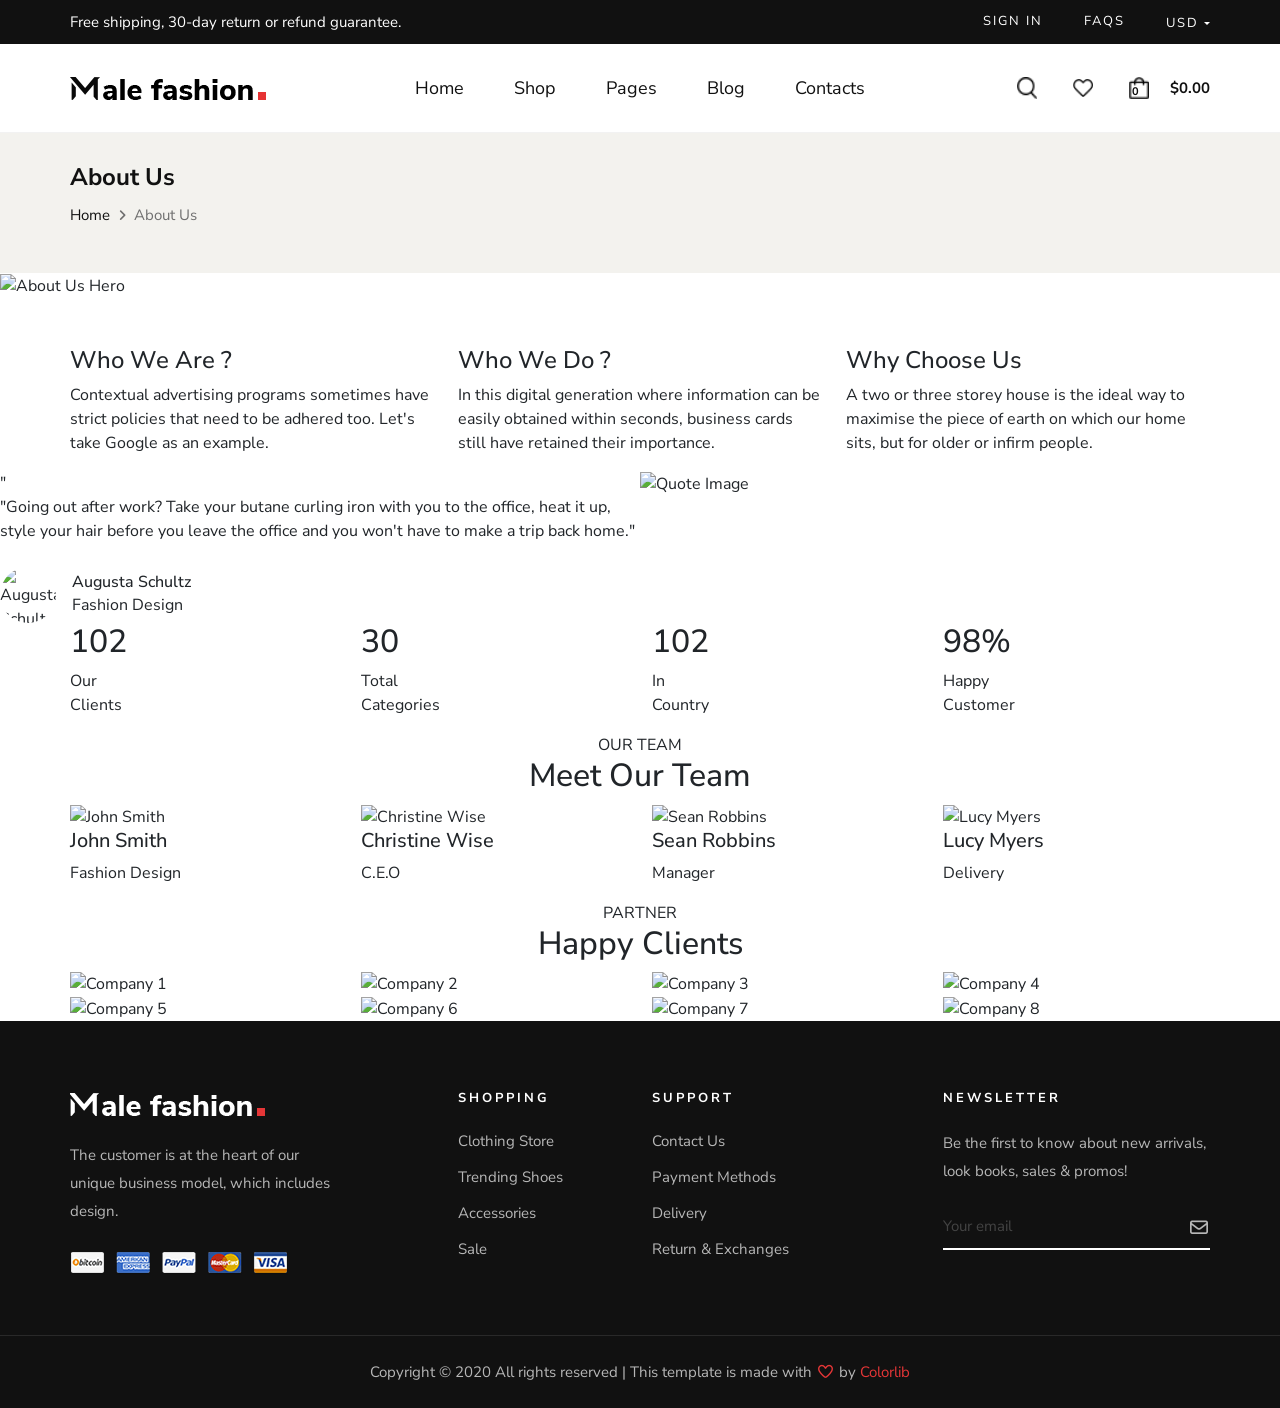
==== about.html @ 1d2938c2 "tạm thời lúc 1:08" ====
<!DOCTYPE html>
<html lang="en">
<head>
    <meta charset="UTF-8">
    <meta name="viewport" content="width=device-width, initial-scale=1.0">
    <title>Male-Fashion | About Us</title>
    <link rel="stylesheet" href="assets/vendors/bootstrap/css/bootstrap.min.css">
    <link rel="stylesheet" href="assets/vendors/fontawesome/css/all.min.css">
    <link rel="stylesheet" href="assets/vendors/swiper/swiper-bundle.min.css">
    <link rel="stylesheet" href="assets/css/style.css">
    <link rel="stylesheet" href="assets/css/shop.css">
    <link rel="stylesheet" href="assets/css/about.css">
</head>
<body>
    <header class="header">
        <div class="topbar">
            <div class="container">
                <div class="d-flex justify-content-between align-items-center">
                    <p class="topbar-text mb-0">Free shipping, 30-day return or refund guarantee.</p>
                    <div class="topbar-right d-flex align-items-center gap-3">
                        <a href="#" class="topbar-link">Sign in</a>
                        <a href="#" class="topbar-link">FAQs</a>
                        <div class="currency dropdown">
                            <span class="currency-label dropdown-toggle" data-bs-toggle="dropdown">USD</span>
                            <ul class="dropdown-menu dropdown-menu-end">
                                <li><a class="dropdown-item" href="#">USD</a></li>
                                <li><a class="dropdown-item" href="#">EUR</a></li>
                            </ul>
                        </div>
                    </div>
                </div>
            </div>
        </div>
        <nav class="navbar navbar-expand-lg">
            <div class="container">
                <a class="navbar-brand logo" href="index.html">
                    <img src="uploads/footer/logo.png" alt="Male Fashion">
                </a>
                <button class="navbar-toggler" type="button" data-bs-toggle="collapse" data-bs-target="#navMenu">
                    <span class="navbar-toggler-icon"></span>
                </button>
                <div class="collapse navbar-collapse" id="navMenu">
                    <ul class="navbar-nav mx-auto nav-list">
                        <li class="nav-item"><a class="nav-link" href="index.html">Home</a></li>
                        <li class="nav-item"><a class="nav-link" href="shop.html">Shop</a></li>
                        <li class="nav-item dropdown">
                            <a class="nav-link dropdown-toggle" href="#" data-bs-toggle="dropdown">Pages</a>
                            <ul class="dropdown-menu">
                                <li><a class="dropdown-item" href="about.html">About Us</a></li>
                                <li><a class="dropdown-item" href="shop-details.html">Shop Details</a></li>
                                <li><a class="dropdown-item" href="shopping-cart.html">Shopping Cart</a></li>
                                <li><a class="dropdown-item" href="checkout.html">Check Out</a></li>
                                <li><a class="dropdown-item" href="blog-details.html">Blog Details</a></li>
                            </ul>
                        </li>
                        <li class="nav-item"><a class="nav-link" href="blog.html">Blog</a></li>
                        <li class="nav-item"><a class="nav-link" href="contact.html">Contacts</a></li>
                    </ul>
                    <div class="header-icons d-flex align-items-center gap-3">
                        <a href="#"><img src="assets/img/search.png" alt=""></a>
                        <a href="#"><img src="assets/img/heart.png" alt=""></a>
                        <a href="#" class="cart-btn">
                            <img src="assets/img/cart.png" alt="">
                            <span class="cart-count">0</span>
                        </a>
                        <span class="cart-total">$0.00</span>
                    </div>
                </div>
            </div>
        </nav>
    </header>

    <section class="shop-breadcrumb">
        <div class="container">
            <h4 class="shop-breadcrumb__title">About Us</h4>
            <div class="shop-breadcrumb__nav">
                <a href="index.html">Home</a>
                <span class="sep"><i class="fa-solid fa-angle-right"></i></span>
                <span>About Us</span>
            </div>
        </div>
    </section>

    <!-- ============================================================
        SECTION 1: HERO ẢNH + WHO WE ARE / WHO WE DO / WHY CHOOSE US
        Nguyễn Khương Tịnh
    ============================================================ -->
    <section class="about-hero">
        <div class="about-hero__img">
            <img src="uploads/about/about-hero.jpg" alt="About Us Hero" class="w-100">
        </div>
        <div class="container">
            <div class="row about-info mt-5">
                <div class="col-lg-4 col-md-4">
                    <div class="about-info__item">
                        <h4>Who We Are ?</h4>
                        <p>Contextual advertising programs sometimes have strict policies that need to be adhered too. Let's take Google as an example.</p>
                    </div>
                </div>
                <div class="col-lg-4 col-md-4">
                    <div class="about-info__item">
                        <h4>Who We Do ?</h4>
                        <p>In this digital generation where information can be easily obtained within seconds, business cards still have retained their importance.</p>
                    </div>
                </div>
                <div class="col-lg-4 col-md-4">
                    <div class="about-info__item">
                        <h4>Why Choose Us</h4>
                        <p>A two or three storey house is the ideal way to maximise the piece of earth on which our home sits, but for older or infirm people.</p>
                    </div>
                </div>
            </div>
        </div>
    </section>

    <!-- ============================================================
        SECTION 2: QUOTE + ẢNH + THÔNG TIN TÁC GIẢ
        Nguyễn Khương Tịnh
    ============================================================ -->
    <section class="about-quote">
        <div class="row g-0">
            <div class="col-lg-6 col-md-6">
                <div class="about-quote__text">
                    <span class="about-quote__icon">"</span>
                    <blockquote class="about-quote__content">
                        "Going out after work? Take your butane curling iron with you to the office, heat it up, style your hair before you leave the office and you won't have to make a trip back home."
                    </blockquote>
                    <div class="about-quote__author d-flex align-items-center mt-4">
                        <img src="uploads/about/author-avatar.jpg" alt="Augusta Schultz"
                             class="about-quote__avatar rounded-circle me-3"
                             style="width:56px;height:56px;object-fit:cover;">
                        <div>
                            <h6 class="about-quote__author-name mb-0">Augusta Schultz</h6>
                            <span class="about-quote__author-role">Fashion Design</span>
                        </div>
                    </div>
                </div>
            </div>
            <div class="col-lg-6 col-md-6">
                <div class="about-quote__img">
                    <img src="uploads/about/about-quote.jpg" alt="Quote Image" class="w-100 h-100" style="object-fit:cover;">
                </div>
            </div>
        </div>
    </section>

    <!-- ============================================================
        SECTION 3: SỐ LIỆU THỐNG KÊ
        Trần Quốc Tuấn
    ============================================================ -->
    <section class="about-counter">
        <div class="container">
            <div class="row">
                <div class="col-lg-3 col-md-6 col-6">
                    <div class="about-counter__item">
                        <h2 class="about-counter__number">102</h2>
                        <p class="about-counter__label">Our<br>Clients</p>
                    </div>
                </div>
                <div class="col-lg-3 col-md-6 col-6">
                    <div class="about-counter__item">
                        <h2 class="about-counter__number">30</h2>
                        <p class="about-counter__label">Total<br>Categories</p>
                    </div>
                </div>
                <div class="col-lg-3 col-md-6 col-6">
                    <div class="about-counter__item">
                        <h2 class="about-counter__number">102</h2>
                        <p class="about-counter__label">In<br>Country</p>
                    </div>
                </div>
                <div class="col-lg-3 col-md-6 col-6">
                    <div class="about-counter__item">
                        <h2 class="about-counter__number">98%</h2>
                        <p class="about-counter__label">Happy<br>Customer</p>
                    </div>
                </div>
            </div>
        </div>
    </section>

    <!-- ============================================================
        SECTION 4: OUR TEAM
        Trần Quốc Tuấn
    ============================================================ -->
    <section class="about-team">
        <div class="container">
            <div class="about-team__heading text-center">
                <span class="about-team__label">OUR TEAM</span>
                <h2 class="about-team__title">Meet Our Team</h2>
            </div>
            <div class="row">
                <div class="col-lg-3 col-md-6 col-sm-6">
                    <div class="about-team__member">
                        <img src="uploads/about/team-1.jpg" alt="John Smith" class="w-100">
                        <h5 class="about-team__name">John Smith</h5>
                        <p class="about-team__role">Fashion Design</p>
                    </div>
                </div>
                <div class="col-lg-3 col-md-6 col-sm-6">
                    <div class="about-team__member">
                        <img src="uploads/about/team-2.jpg" alt="Christine Wise" class="w-100">
                        <h5 class="about-team__name">Christine Wise</h5>
                        <p class="about-team__role">C.E.O</p>
                    </div>
                </div>
                <div class="col-lg-3 col-md-6 col-sm-6">
                    <div class="about-team__member">
                        <img src="uploads/about/team-3.jpg" alt="Sean Robbins" class="w-100">
                        <h5 class="about-team__name">Sean Robbins</h5>
                        <p class="about-team__role">Manager</p>
                    </div>
                </div>
                <div class="col-lg-3 col-md-6 col-sm-6">
                    <div class="about-team__member">
                        <img src="uploads/about/team-4.jpg" alt="Lucy Myers" class="w-100">
                        <h5 class="about-team__name">Lucy Myers</h5>
                        <p class="about-team__role">Delivery</p>
                    </div>
                </div>
            </div>
        </div>
    </section>

    <!-- ============================================================
        SECTION 5: HAPPY CLIENTS / PARTNER LOGOS
        Võ Văn Huy
    ============================================================ -->
    <section class="about-clients">
        <div class="container">
            <div class="about-clients__heading text-center">
                <span class="about-clients__label">PARTNER</span>
                <h2 class="about-clients__title">Happy Clients</h2>
            </div>
            <div class="row">
                <!-- Hàng 1 -->
                <div class="col-lg-3 col-md-3 col-6">
                    <div class="about-clients__item">
                        <img src="uploads/about/client-1.png" alt="Company 1">
                    </div>
                </div>
                <div class="col-lg-3 col-md-3 col-6">
                    <div class="about-clients__item">
                        <img src="uploads/about/client-2.png" alt="Company 2">
                    </div>
                </div>
                <div class="col-lg-3 col-md-3 col-6">
                    <div class="about-clients__item">
                        <img src="uploads/about/client-3.png" alt="Company 3">
                    </div>
                </div>
                <div class="col-lg-3 col-md-3 col-6">
                    <div class="about-clients__item">
                        <img src="uploads/about/client-4.png" alt="Company 4">
                    </div>
                </div>
                <!-- Hàng 2 -->
                <div class="col-lg-3 col-md-3 col-6">
                    <div class="about-clients__item">
                        <img src="uploads/about/client-5.png" alt="Company 5">
                    </div>
                </div>
                <div class="col-lg-3 col-md-3 col-6">
                    <div class="about-clients__item">
                        <img src="uploads/about/client-6.png" alt="Company 6">
                    </div>
                </div>
                <div class="col-lg-3 col-md-3 col-6">
                    <div class="about-clients__item">
                        <img src="uploads/about/client-7.png" alt="Company 7">
                    </div>
                </div>
                <div class="col-lg-3 col-md-3 col-6">
                    <div class="about-clients__item">
                        <img src="uploads/about/client-8.png" alt="Company 8">
                    </div>
                </div>
            </div>
        </div>
    </section>
    <footer class="mf-footer">
        <div class="container">
            <div class="row g-4 mf-footer__grid">
                <div class="col-lg-3 col-md-6 col-12">
                    <div class="mf-footer__about">
                        <a href="#" class="mf-footer__logo">
                            <img src="uploads/footer/footer-logo.png" alt="Male Fashion">
                        </a>
                        <p class="mf-footer__desc">
                            The customer is at the heart of our unique business model, which includes design.
                        </p>
                        <a href="#" class="mf-footer__payment">
                            <img src="uploads/footer/payment.png" alt="Payment Methods">
                        </a>
                    </div>
                </div>
                <div class="col-lg-2 offset-lg-1 col-md-3 col-sm-6">
                    <div class="mf-footer__col">
                        <h6 class="mf-footer__col-title">Shopping</h6>
                        <ul class="mf-footer__links list-unstyled">
                            <li><a href="#" class="mf-footer__link">Clothing Store</a></li>
                            <li><a href="#" class="mf-footer__link">Trending Shoes</a></li>
                            <li><a href="#" class="mf-footer__link">Accessories</a></li>
                            <li><a href="#" class="mf-footer__link">Sale</a></li>
                        </ul>
                    </div>
                </div>
                <div class="col-lg-3 col-md-6 col-12">
                    <div class="mf-footer__col">
                        <h6 class="mf-footer__col-title">Support</h6>
                        <ul class="mf-footer__links list-unstyled">
                            <li><a href="#" class="mf-footer__link">Contact Us</a></li>
                            <li><a href="#" class="mf-footer__link">Payment Methods</a></li>
                            <li><a href="#" class="mf-footer__link">Delivery</a></li>
                            <li><a href="#" class="mf-footer__link">Return &amp; Exchanges</a></li>
                        </ul>
                    </div>
                </div>
                <div class="col-lg-3 col-md-6 col-12">
                    <div class="mf-footer__col mf-footer__newsletter">
                        <h6 class="mf-footer__col-title">Newsletter</h6>
                        <p class="mf-footer__newsletter-desc">
                            Be the first to know about new arrivals, look books, sales &amp; promos!
                        </p>
                        <div class="mf-newsletter d-flex">
                            <input type="email" class="mf-newsletter__input form-control" placeholder="Your email">
                            <button class="mf-newsletter__btn">
                                <i class="fa-regular fa-envelope"></i>
                            </button>
                        </div>
                    </div>
                </div>
            </div>
        </div>
        <div class="mf-footer__bottom">
            <div class="container">
                <p class="mf-footer__copy text-center mb-0">
                    Copyright &copy; 2020 All rights reserved | This template is made with
                    <i class="fa-regular fa-heart" style="color: rgb(229, 54, 55);"></i> by
                    <a href="https://colorlib.com" target="_blank">Colorlib</a>
                </p>
            </div>
        </div>
    </footer>

    <script src="assets/vendors/Jquery/jquery-4.0.0.js"></script>
    <script src="assets/vendors/swiper/swiper-bundle.min.js"></script>
    <script src="assets/vendors/bootstrap/js/bootstrap.bundle.min.js"></script>
    <script src="assets/js/main.js"></script>
</body>
</html>
---- assets/css/style.css ----
@font-face {
    font-family: 'Nunito Sans';
    src: url('../fonts/NunitoSans-VariableFont_YTLC,opsz,wdth,wght.ttf');
    font-weight: 100 900;
    font-style: normal;
}
@font-face {
    font-family: 'Nunito Sans';
    src: url('../fonts/NunitoSans-Italic-VariableFont_YTLC,opsz,wdth,wght.ttf');
    font-weight: 100 900;
    font-style: italic;
}
/* css của trần quốc tuấn */


* {
    box-sizing: border-box;
    margin: 0;
    padding: 0;
}

body {
    font-family: 'Nunito Sans', sans-serif; 
    overflow-x: hidden;
}

.container {
    width: 100%;
    max-width: 1320px;
    margin: 0 auto;
    padding: 0 15px;
}

/* ============================================================
    HEADER & TOPBAR
    ============================================================ */
.topbar {
    background: #111111;
    padding: 10px 0;
}

.topbar-text {
    color: #ffffff;
    font-size: 15px;
}

.topbar-link {
    color: #ffffff !important;
    font-size: 13px;
    text-transform: uppercase;
    letter-spacing: 2px;
    text-decoration: none !important;
    margin-right: 25px;
    display: inline-block;
}

.currency-label {
    color: #ffffff !important;
    font-size: 13px;
    text-transform: uppercase;
    letter-spacing: 2px;
    cursor: pointer;
}

.currency .dropdown-toggle::after {
    display: inline-block !important;
    margin-left: 5px;
    vertical-align: middle;
}
.header-icons a span{
    color: #0d0d0d;
    font-size: 11px;
    position: absolute;
    left: 6px;
    top: 15px;
}
/* DROPDOWN MENU */
.navbar .dropdown-menu {
    background-color: #111111;
    border: none;
    border-radius: 0;
    line-height: 10px;
    min-width: 150px;
}

.navbar .dropdown-item {
    color: #ffffff;
    font-size: 14px;
    font-weight: 400;
    padding: 10px 25px;
    transition: color 0.2s, background-color 0.2s;
}

.navbar .dropdown-item:hover,
.navbar .dropdown-item:focus {
    background-color: #111111;
}

.navbar {
    background: #ffffff;
    padding: 0;
    border-bottom: 1px solid #f2f2f2;
}

.logo {
    padding: 30px 0;
    display: inline-block;
}

.logo img {
    width: 196px;
    height: 23px;
    display: block;
}

.nav-list {
    padding: 26px 0 25px !important;
}


.nav-link {
    font-size: 18px;
    font-weight: 400;
    color: #111111 !important;
    text-transform: capitalize;
    padding: 5px 0 !important;
    margin: 0 25px;
    position: relative;
    display: inline-block;
    text-decoration: none !important;
}

.nav-link::after {
    content: '';
    position: absolute;
    width: 100%;
    height: 2px;
    bottom: 0;
    left: 0;
    background-color: #e63333; 
    transform: scaleX(0);      
    transform-origin: center;  
    transition: transform 0.3s ease-in-out;
}

.nav-link:hover::after {
    transform: scaleX(1);     
}

.nav-item.dropdown .dropdown-toggle::after {
    display: none !important;
}

.header-icons {
    padding: 30px 0;
}

.header-icons a {
    position: relative;
    display: inline-block;
    line-height: 0;
    margin-left: 20px;
}

.header-icons img {
    width: 20px;
    height: auto;
}

.cart-count {
    position: absolute;
    top: 58%;
    left: 50%;
    transform: translate(-50%, -50%);
    font-size: 10px;
    font-weight: 700;
    color: #111111;
    background: transparent;
    width: auto;
    height: auto;
}

.cart-total {
    font-size: 15px;
    font-weight: 700;
    color: #111111;
    margin-left: 5px;
}

/* ============================================================
    HERO SECTION
    ============================================================ */
.hero {
    width: 100%;
    height: 800px;
    position: relative;
    overflow: hidden;
}

.hero-swiper {
    width: 100%;
    height: 100%;
}

.swiper-slide {
    position: relative;
    width: 100%;
    height: 100%;
    background-color: #f3f2ee;
}

.hero-bg {
    position: absolute;
    top: 0;
    left: 200px;
    width: 100%;
    height: 100%;
    object-fit: cover;
    object-position: center right;
    z-index: 0;
}

.swiper-slide .container {
    position: relative;
    z-index: 2;
    padding-top: 230px;
    height: 100%;
}

.hero-content {
    max-width: 530px;
}

.hero-subtitle {
    color: #e63333;
    font-size: 14px;
    font-weight: 700;
    letter-spacing: 2px;
    text-transform: uppercase;
    margin-bottom: 28px;
    display: block;
}

.hero-title {
    font-size: 48px;
    font-weight: 700;
    color: #111111;
    display: block;
    line-height: 1.2;
    margin: 0 0 30px 0;
    letter-spacing: -0.5px;
}

.hero-desc {
    font-size: 16px;
    line-height: 28px;
    color: #3d3d3d;
    margin-bottom: 35px;
    max-width: 460px;
}


.btn-custom {
    display: inline-flex;
    align-items: center;
    background: #111111;
    color: #ffffff !important;
    padding: 14px 30px;
    font-size: 13px;
    font-weight: 700;
    text-transform: uppercase;
    letter-spacing: 4px;
    text-decoration: none !important;
    transition: 0.3s;
}

.btn-custom:hover {
    background: #333333;
}

.btn-custom .arrow_right {
    margin-left: 10px;
    font-size: 18px;
}

/* ĐIỀU HƯỚNG SLIDE */
.swiper-button-prev,
.swiper-button-next {
    color: #111111 !important;
    transition: 0.3s;
}

.swiper-button-prev:after,
.swiper-button-next:after {
    display: none;
}

.swiper-button-prev:hover,
.swiper-button-next:hover {
    color: #e63333 !important;
}

.swiper-pagination-bullet-active {
    background: #111111 !important;
}

.hero-social {
    position: absolute;
    left: 15px;
    bottom: 40px;
    z-index: 10;
}

.hero-social a {
    font-size: 16px;
    color: #111111;
    margin-right: 30px;
    transition: all 0.3s;
    display: inline-block;
}

.hero-social a:hover {
    color: #e63333;
    transform: translateY(-3px);
}

/* ============================================================
    BANNER SECTION
    ============================================================ */
.banner-section {
    padding-top : 100px;
}

.banner-item {
    position: relative;
    margin-bottom: 30px;
}

.banner-item-pic img {
    max-width: 100%;
    height: auto;
    display: block;
}

.banner-item--large,
.banner-item--last {
    display: table;
    margin-left: auto;
}

.banner-item--large .banner-item-text {
    position: absolute;
    left: -210px;
    top: 50%;
    transform: translateY(-50%);
    z-index: 5;
    max-width: 450px;
}

.banner-item--middle {
    margin-top: -80px;
}

.banner-item--middle .banner-item-text {
    padding-top: 30px;
}

.banner-item--last {
    margin-top: 70px; 
}

.banner-item--last .banner-item-text {
    position: absolute;
    left: -165px; 
    top: 50%;
    transform: translateY(-50%);
    z-index: 5;
    max-width: 300px; 
}

.banner-heading {
    font-size: 36px;
    font-weight: 700; 
    color: #111111;
    margin-bottom: 15px;
    line-height: 42px; 
    max-width: 300px; 
    display: block;
}

/* HIỆU ỨNG THU NGẮN 50% CHO SHOP NOW Ở BANNER */
.banner-link {
    font-size: 13px;
    font-weight: 700;
    text-transform: uppercase;
    color: #111111;
    text-decoration: none;
    display: inline-block;
    padding-bottom: 4px;
    letter-spacing: 4px;
    position: relative;
}

.banner-link::after {
    content: '';
    position: absolute;
    bottom: 0;
    left: 0;
    width: 100%;
    height: 2px;
    background-color: #111111;
    transition: all 0.3s ease-in-out;
    transform-origin: left; 
}

.banner-link:hover {
    color: #111111; 
}

.banner-link:hover::after {
    width: 50%; 
    background-color: #e63333;
}


/*css của nguyễn khương tịnh*/
.mf-product {
    padding-top: 75px;
    padding-bottom: 80px;
    background-color: #ffffff;
}

.mf-section-heading__title {
    font-size: 36px;
    font-weight: 700;
    color: #111111;
    margin-bottom: 35px;
    text-transform: capitalize;
    line-height: 46px;
}

.mf-tabs { 
    display:flex;
    justify-content: center;
    margin-bottom: 45px; 
}

.mf-tabs__list {
    list-style: none;
}

.mf-tabs__link {
    display: block;
    font-size: 24px;        
    font-weight: 400;      
    color: #6f6f6f;
    text-transform: none;  
    letter-spacing: 0;     
    padding: 5px 40px;    
    text-decoration: none;
    position: relative;
    transition: color 0.2s;
}

.mf-tabs__item.active .mf-tabs__link {
    color:#111111;
    font-weight: 700;
}

.mf-tabs__link:hover {
    color:#111111;
    text-decoration: none;
}

.mf-product__card {
    position: relative;
    background: var(--mf-white);
    border: none !important;
    box-shadow: none !important;
}

.mf-product__img-wrap {
    position: relative;
    overflow: hidden;
    aspect-ratio: 1 / 1;
    background-color: transparent;
}

.mf-product__img {
    width: 100%;
    height: 100%;
    object-fit: cover;
    display: block;
}

.mf-product__badge {
    position: absolute;
    top: 15px;
    left: 0;
    font-size: 11px;
    font-weight: 700;
    text-transform: uppercase;
    letter-spacing: 1px;
    color: var(--mf-white);
    padding: 4px 10px;
    line-height: 1.4;
    z-index: 2;
    border-radius: 0;
}

.mf-product__badge--new  { 
    color:#111111;
    font-size:11px;
    padding: 4px 15px 2px;  
    background-color: #ffffff;
}

.mf-product__badge--sale {
    color: #ffffff;
    font-size: 11px;
    padding: 4px 15px 2px;
    background-color: #111111; 
}

.mf-product__card:hover .mf-product__name {
    opacity: 0;
    transform: translateY(-100%);
}

.mf-btn--cart-hover {
    position: absolute;
    top: 0; left: 0;
    font-size: 13px;
    font-weight: 700;
    color: rgb(229, 54, 55);
    letter-spacing: 1px;
    text-decoration: none;
    opacity: 0;
    transform: translateY(100%);
    transition: opacity 0.3s ease, transform 0.3s ease;
    display: block;
    margin-bottom: 0;
    visibility: visible;
}

.mf-product__card:hover .mf-btn--cart-hover {
    opacity: 1; 
    transform: translateY(0);
}

.mf-product__info {
    padding: 15px 0 0 0;
    text-align: left;
    min-height: 110px;
    position: relative;
}

.mf-product__colors {
    display: flex;
    gap: 6px;
    align-items: center;
    opacity: 0;
    transition: opacity 0.4s ease 0.1s;
}

.mf-product__bottom {
    display: flex;
    justify-content: space-between;
    align-items: center;
}

.mf-product__card:hover .mf-product__colors {
    opacity: 1;
}

.mf-product__color {
    display: inline-block;
    width: 14px;
    height: 14px;
    border-radius: 50%;
    cursor: pointer;
}

.mf-product__actions {
    position: absolute;
    right: 0;
    top: 50%;
    margin-top:-35px;
    transform: translate(50px, -50%);
    display: flex;
    flex-direction: column;
    gap: 0;
    opacity: 0;
    transition: opacity 0.4s ease 0.15s, transform 0.4s ease 0.15s;
    z-index: 5;
}

.mf-product__action-btn {
    display: flex;
    align-items: center;
    justify-content: center;
    width: 40px;
    height: 40px;
    background-color:#ffffff;
    text-decoration: none;
    border-bottom: 1px solid var(--mf-border);
    border-radius: 0;
    transition: background-color 0.2s ease;
    margin-bottom: 10px;
    margin-right: 20px;
}

.mf-product__card:hover .mf-product__actions {
    opacity: 1;
    transform: translate(0, -50%);
}

.mf-product__action-btn:last-child { 
    border-bottom: none; 
}

.mf-product__action-btn img {
    width: 16px;
    height: 16px;
    object-fit: contain;
    transition: filter 0.2s ease;
}



.mf-product__name-wrap {
    position: relative;
    height: 22px;       
    margin-bottom: 8px;
    overflow: hidden;
}

.mf-product__name {
    font-family: 'Nunito Sans', sans-serif;
    font-size: 15px;
    font-weight: 600;
    color: rgb(17, 17, 17);
    margin-bottom: 8px;
    text-transform: capitalize;
    line-height: 1.4;
    position: absolute;         
    top: 0; left: 0;           
    width: 100%;               
    opacity: 1;                
    transform: translateY(0);  
    transition: opacity 0.3s ease, transform 0.3s ease; 
}

.mf-product__stars {
    margin-bottom: 6px;
    display: flex;
}

.mf-product__stars i {
    font-size: 14px;
    color:#b7b7b7;
    line-height: 1.2;
}

.mf-product__stars .fa-solid{
    color:#f7941d;
} 
    
.mf-product__price {
    font-size: 18px;
    font-weight: 700;
    color:#0d0d0d;
    line-height: 1.2;
}

.mf-deal {
          
    background: #f3f2ee;
    overflow: hidden;     
}


.mf-categories-box {
    background: #fff;
    padding: 30px 30px;
    margin-top: -20px;
    flex-direction: column;
    justify-content: center; 
    gap: 30px;
    height: 50%; 
    width: 80%;  
    z-index: 2;
    overflow: visible;
    position: relative;
    
}

.mf-categories__item {
    font-size: 34px;
    font-weight: 400;
    color: #b7b7b7;
    text-decoration: none;
    text-transform: capitalize;
    white-space: nowrap;
    display: block;
    transition: color 0.2s;
   
}
.text{
    display: inline-block;
    margin-left: 160px;
    line-height: 72px;
}
.mf-categories__item.active {
    font-size: 34px;
    font-weight: 700;
    color: #212529;
}
.gx-custom{
    --bs-gutter-x: 30px;
}
.mf-deal__img-wrap {
    position: relative;
    display: flex;
    justify-content: center;
    align-items: center;
    height: 100%;
    margin-left: 0; 
    z-index: 1;
}

.mf-deal__img {
    max-width: 100%;
    height: auto;
    display: block;
}

.mf-deal__sale-badge {
    position: absolute;
    transform: translateY(-150px);
    right: 85px; 
    color:#ffffff;
    width: 100px;
    height: 100px;
    background-color: #111111;
    border-radius: 50%;
    display: flex;
    flex-direction: column;
    align-items: center;
    justify-content: center;
}

.mf-deal__sale-top {
    font-size: 10px;
    font-weight: 400;
    color: #ffffff;
    line-height: 1.4;
}

.mf-deal__sale-price {
    font-size: 15px;
    font-weight: 700;
    color: #ffffff;
    line-height: 1.3;
}

.mf-deal__content {
    padding: 0 80px 0 40px;
    display: flex;
    flex-direction: column;
    justify-content: center;
    height: 100%;
    min-height: 615px;
    align-items: flex-start;
}

.mf-deal__label-top {
    display: block;
    font-size: 14px;
    font-weight: 700;
    color: #e53637;
    text-transform: uppercase;
    letter-spacing: 4px;
    margin-bottom: 14px;
    line-height: 1;
}

.mf-deal__product-name {
    font-size: 36px;
    font-weight: 700;
    color: #111111;
    margin-bottom: 25px;
    line-height: 52px;
    text-transform: capitalize;
    max-width: 350px;
}

.mf-countdown {
    display: flex;
    flex-direction: column;
    align-items: flex-start;
    gap:20px;
}

.mf-countdown__numbers {
    display: grid;
    grid-template-columns: auto 20px auto 20px auto 20px auto;
    width: 100%;
    column-gap: 15px;
    font-size: 48px;
    font-weight: 700;
    color: #111111;
    align-items: center;
}

.mf-countdown__numbers span {
    display: inline-block;
    text-align: center;
}

.mf-countdown__numbers .sep {
    text-align: center;
}

.mf-countdown__labels {
    display: grid;
    grid-template-columns: repeat(4, 1fr);
    column-gap: 20px;
    width: 100%;
    margin-top:-10px;
    margin-left: -5px;
    margin-bottom: 20px;
}

.mf-countdown__labels span {
    text-align: center;
    font-size: 14px;
    color: #666666;
}

.mf-btn--primary {
    display: inline-block;
    font-size: 13px;
    font-weight: 700;
    color: #ffffff;
    background-color: #111111;
    text-decoration: none;
    text-transform: uppercase;
    letter-spacing: 3px;
    padding: 14px 30px;
    border: 2px solid #111111;
    border-radius: 0;
    transition: background-color 0.3s, border-color 0.3s;
    cursor: pointer;
    line-height: 1;
    align-self: flex-start;
}


/*css của võ văn huy*/
/*
   INSTAGRAM
*/
.mf-instagram {
    padding-top: 100px;
    padding-bottom: 0;
}

.mf-instagram .row {
    align-items: center;
}

.mf-instagram__gallery {
    display: grid;
    grid-template-columns: repeat(3, 1fr);
    gap: 0;
}

.mf-instagram__item {
    position: relative;
    overflow: hidden;
    aspect-ratio: 1 / 1;
    cursor: pointer;
}
.mf-instagram__img {
    width: 100%;
    height: 100%;
    object-fit: cover;
    display: block;
}


.mf-instagram .col-lg-4, .mf-instagram .col-lg-8 {
    display: flex;
    padding: 0px 15px;
    
}
.mf-instagram .row {
    align-items: center;
}
.mf-instagram__text {
    width: 360px;
    height: 504px;
    display: flex;
    flex-direction: column;
    padding: 130px 0px 0px 0px;
}
.mf-instagram__text h2 {
    font-size: 36px;
    font-weight: 700;
    color: #111111;
    margin: 0 0 20px 0;
}
.mf-instagram__text p {
    font-size: 15px;
    color: #3D3D3D;
    line-height: 1.8;
    margin: 0 0 45px 0;
}

.mf-instagram__text h3 {
    color: #E53637;
    font-size: 30px;
    font-weight: 700;
    margin: 0;
}
@media (min-width: 1200px) {
    .container {
        max-width: 1170px;
    }
}

/*
   BLOG
*/
.mf-blog {
    padding: 100px 0px 55px;
}
.mf-section-heading {
    margin-bottom: 45px;
}
.mf-blog .col-lg-12 {
    padding: 0px 15px;
}
.mf-section-heading__label {
    display: block;
    color: #E53637;
    font-size: 14px;
    font-weight: 700;
    letter-spacing: 2px;
    text-transform: uppercase;
    margin-bottom: 15px;
}
.mf-section-heading__title {
    font-size: 36px;
    font-weight: 700;
    color: #111111;
    margin: 0;
}
.mf-blog .col-lg-4.col-md-6.col-sm-6 {
    padding: 0 15px;
}
.mf-blog__card {
    margin-bottom: 45px;
    position: relative;
    overflow: hidden;
}
.mf-blog__body {
    position: relative;
    color: #212529;
    background-color: #FFFFFF;
    margin: -35px 30px 0px;
    padding: 30px 30px 25px;
}
    .mf-blog__img-wrap {
    overflow: hidden;
}
.mf-blog__img {
    width: 100%;
    height: 220px;
    object-fit: cover;
    display: block;
    transition: transform 0.4s ease;
}

.mf-blog__meta {
    margin-bottom: 12px;
    color: #3D3D3D;
    font-size: 13px;
}
.mf-blog__meta img {
    width: 13px;
}
.mf-blog__title {
    margin-bottom: 10px;
}
.mf-blog__title a {
    font-size: 18px;
    font-weight: 550;
    color: #0d0d0d;
    text-decoration: none;
    line-height: 1.5;
    transition: color 0.3s;
}

.mf-blog__readmore {
    display: inline-block;
    font-size: 13px;
    font-weight: 700;
    color: #111111;
    text-transform: uppercase;
    letter-spacing: 4px;
    text-decoration: none;
    position: relative;
    padding: 3px 0px;
    transition: color 0.3s ease;
}
.mf-blog__readmore::after {
    content: "";
    position: absolute;
    left: 0;
    bottom: 0;
    width: 100%;
    height: 3px;
    background-color: #111111;
    transition: width 0.3s ease, background-color 0.3s ease;
}
.mf-blog__card:hover .mf-blog__readmore::after {
    width: 40%;
    background-color: #e53637;
}

/*
   FOOTER
*/
.mf-footer {
    background: #111111;
    padding-top: 70px;
}
.mf-footer__about {
    margin-bottom: 30px;
}
.mf-footer__logo {
    display: inline-block;
    margin-bottom: 25px;
}
.mf-footer__desc {
    color: #b7b7b7;
    font-size: 15px;
    line-height: 28px;
    margin-bottom: 25px;
}

.mf-footer__col {
    margin-bottom: 30px;
}
.mf-footer__col-title {
    color: #FFFFFF;
    font-size: 13px;
    font-weight: 700;
    text-transform: uppercase;
    letter-spacing: 3px;
    margin-bottom: 22px;
}
.mf-footer__links li {
    margin-bottom: 12px;
}
.mf-footer__links li a,
.mf-footer__link {
    color: #b7b7b7;
    font-size: 15px;
    text-decoration: none;
    transition: color 0.3s ease;
}
.mf-footer__links li a:hover,
.mf-footer__link:hover {
    color: #e53637;
}
.mf-footer__newsletter-desc {
    color: #b7b7b7;
    font-size: 15px;
    line-height: 28px;
    margin-bottom: 20px;
}
.mf-newsletter__input {
    width: 100%;
    font-size: 15px;
    color: #ffffff !important;
    background: transparent !important;
    border: none !important;
    border-bottom: 2px solid #ffffff!important;
    padding: 10px 40px 10px 0 !important;
    border-radius: 0;
    box-shadow: none !important;
}
.mf-newsletter__input::placeholder {
    color: #b7b7b7;
    opacity:0.3;
}
.mf-newsletter {
    position: relative;  /* thêm dòng này */
}
.mf-newsletter__btn {
    position: absolute;
    right: 0;
    top: 50%;
    transform: translateY(-50%);
    background: transparent;
    border: none;
    padding: 0;
    cursor: pointer;
    color: rgba(255, 255, 255, 0.5);  
    font-size: 18px;
    line-height: 1;
}
.mf-newsletter__btn:hover {
    color: #ffffff;
}
.mf-footer__bottom {
    border-top: 1px solid rgba(255, 255, 255, 0.1);
    padding: 25px 0;
    margin-top: 30px;
}
.mf-footer__copy {
    color: #b7b7b7;
    font-size: 15px;
}
.mf-footer__copy a {
    color: #e53637;
    text-decoration: none;
    transition: color 0.3s ease;
}

.mf-footer__copy a:hover {
    color: #ffffff;
}
.mf-newsletter i{
    color:#b7b7b7;
}



@media (max-width: 768px) {
    .hero-bg {
        left: 0;
        object-position: center center;
    }

    .swiper-slide .container {
        padding-top: 80px;
    }

    .hero {
        height: 500px;
    }

    .hero-title {
        font-size: 28px;
    }

    .hero-content {
        max-width: 100%;
    }

    .hero-social {
        display: none;
    }
    .text {
        margin-left: 20px;
    }

    .mf-categories__item {
        font-size: 22px;
    }

    .mf-deal__content {
        padding: 30px 20px;
        min-height: unset;
    }
    .banner-item--large .banner-item-text,
    .banner-item--last .banner-item-text {
        position: static;
        transform: none;
        max-width: 100%;
        padding: 15px 0;
    }

    .banner-item--middle {
        margin-top: 0;
    }

    .banner-item--last {
        margin-top: 0;
    }
    .mf-instagram__text {
        width: 100%;
        height: auto;
        padding: 30px 15px;
    }
     html, body {
        width: 100%;
        max-width: 100vw;
        overflow-x: hidden;
        margin: 0;
        padding: 0;
    }

    .container {
        width: 100% !important;
        max-width: 100% !important;
        padding-left: 15px !important;
        padding-right: 15px !important;
        margin-left: auto !important;
        margin-right: auto !important;
    }

    .hero-bg {
        left: 0;
        object-position: center center;
    }
}
---- assets/css/shop.css ----
/* BREADCRUMB BANNER */
.shop-breadcrumb {
    background: #f3f2ee;
    padding: 30px 0 35px;
    height:140px;
}
.shop-breadcrumb__title {
    font-size: 24px;
    font-weight: 700;
    color: #111111;
    margin-bottom: 12px;
}
.shop-breadcrumb__nav {
    display: block;
    align-items: center;
    gap: 8px;
    font-size: 15px;
}
.shop-breadcrumb__nav a {
    color: #111111;
    text-decoration: none;
    transition: color 0.2s;
}
.shop-breadcrumb__nav span { color: #6f6f6f; }
.shop-breadcrumb__nav .sep { color: #6f6f6f; font-size: 13px; }

/* SHOP LAYOUT */
.shop-section {
    padding: 60px 0 80px;
    background: #fff;
}

/* SIDEBAR */
.shop-sidebar {
    padding-right: 30px;
}

/* SEARCH BOX */
.sidebar-search {
    position: relative;
    margin-bottom: 30px;
}
.sidebar-search__input {
    width: 100%;
    border: 1px solid #e5e5e5;
    padding: 12px 45px 12px 18px;
    font-size: 15px;
    color: #b7b7b7;
    outline: none;
    background: #ffffff;
    transition: border-color 0.2s;
}
.sidebar-search__input:focus { border-color: #111111; background: #fff; }
.sidebar-search__btn {
    position: absolute;
    right: 14px;
    top: 50%;
    transform: translateY(-50%);
    background: none;
    border: none;
    padding: 0;
    cursor: pointer;
    color: #b7b7b7;
    font-size: 16px;
    transition: color 0.2s;
}
.sidebar-search__btn:hover { color: #111111; }

/* SIDEBAR BLOCK */
.sidebar-block {
    border-bottom: 1px solid #e8e8e8;
    padding: 22px 0;
}
.sidebar-block:first-of-type {
    border-top: 1px solid #e8e8e8;
}
.sidebar-block__header {
    display: flex;
    justify-content: space-between;
    align-items: center;
    cursor: pointer;
    user-select: none;
}
.sidebar-block__title {
    font-size: 16px;
    font-weight: 700;
    color: #111111;
    text-transform: uppercase;
    margin: 0;
}
.sidebar-block__toggle {
    font-size: 15px;
    color: #111111;
    transition: transform 0.3s ease;
}
.sidebar-block__body {
    padding-top: 18px;
}
.sidebar-block.collapsed .sidebar-block__body {
    display: none;
}
.sidebar-block.collapsed .sidebar-block__toggle {
    transform: rotate(180deg);
}
.sidebar-block:not(.collapsed) .sidebar-block__toggle {
    transform: rotate(0deg);
}

/* CATEGORY LIST */
.sidebar-cat-list {
    list-style: none;
    padding: 0;
    margin: 0;
    max-height: 175px;
    overflow-y: auto;
    padding-right: 5px;
}
.sidebar-cat-list::-webkit-scrollbar {
    width: 0px;
}
.sidebar-cat-list.show-scroll::-webkit-scrollbar {
    width: 5px;
}
.sidebar-cat-list.show-scroll::-webkit-scrollbar-thumb {
    background: #111111;
    border-radius: 3px;
}
.sidebar-cat-list li { margin-bottom: 10px; }
.sidebar-cat-list a {
    font-size: 15px;
    color: #b4afaf;
    text-decoration: none;
    transition: color 0.2s;
    display: flex;
    gap: 8px;
}
.sidebar-cat-list a:hover,
.sidebar-cat-list a.active { color: #111111; }
.sidebar-cat-list a.active { font-weight: 700; }

/* BRAND LIST */
.sidebar-brand-list {
    list-style: none;
    padding: 0;
    margin: 0;
}
.sidebar-brand-list li { margin-bottom: 10px; }
.sidebar-brand-list a {
    font-size: 15px;
    color: #b4afaf;
    text-decoration: none;
    transition: color 0.2s;
}
.sidebar-brand-list a:hover { color: #111111; }

/* PRICE FILTER */
.sidebar-price-list {
    list-style: none;
    padding: 0;
    margin: 0;
}
.sidebar-price-list li { margin-bottom: 10px; }
.sidebar-price-list a {
    font-size: 15px;
    color: #b4afaf;
    text-decoration: none;
    transition: color 0.2s;
}
.sidebar-price-list a:hover,
.sidebar-price-list a.active { color: #111111; font-weight: 700; }

/* SIZE FILTER */
.sidebar-size-grid {
    display: grid;
    grid-template-columns: repeat(3, 1fr);
    gap: 8px;
}
.sidebar-size-btn {
    border: 1px solid #e5e5e5;
    background: #fff;
    padding: 8px 5px;
    font-size: 15px;
    font-weight: 700;
    color: #111111;
    text-align: center;
    cursor: pointer;
    transition: all 0.2s;
}
.sidebar-size-btn:hover {
    border-color: #e5e5e5;
    color: #6f6f6f;
    background: #fff;
}
.sidebar-size-btn.active {
    background: #111111;
    color: #fff;
    border-color: #111111;
}

/* COLOR FILTER */
.sidebar-color-grid {
    display: flex;
    flex-wrap: wrap;
    gap: 10px;
}
.sidebar-color-dot {
    width: 34px;
    height: 34px;
    border-radius: 50%;
    cursor: pointer;
    border: 2px solid transparent;
    transition: border-color 0.2s, transform 0.2s;
    display: inline-block;
}
.sidebar-color-dot:hover,
.sidebar-color-dot.active {
    border-color: #111111;
}

/* TAGS */
.sidebar-tags {
    display: flex;
    flex-wrap: wrap;
    gap: 8px;
}
.sidebar-tag {
    border: 1px solid #e5e5e5;
    background: #f1f5f8;
    padding: 6px 14px;
    font-size: 12px;
    font-weight: 700;
    color: #111111;
    text-transform: uppercase;
    letter-spacing: 1px;
    cursor: pointer;
    text-decoration: none;
    transition: all 0.2s;
    display: inline-block;
}
.sidebar-tag:hover {
    border-color: #111111;
    color: #fff;
    background: #111111;
}
.sidebar-tag.active {
    background: #111111;
    color: #fff;
    border-color: #111111;
}

/* SHOP TOOLBAR */
.shop-toolbar {
    display: flex;
    justify-content: space-between;
    align-items: center;
    margin-bottom: 30px;
    padding-bottom: 15px;
    border-bottom: 1px solid #e8e8e8;
}
.shop-toolbar__result {
    font-size: 15px;
    color: #111111;
}

/* SORT DROPDOWN */
.sort-dropdown {
    position: relative;
    display: inline-block;
    cursor: pointer;
}
.sort-dropdown__selected {
    display: flex;
    align-items: center;
    gap: 8px;
    font-weight: 500;
}
.sort-dropdown__selected-text {
    font-weight: bold;
}
.sort-dropdown__list {
    position: absolute;
    top: 100%;
    right: 0;
    width: 150px;
    background-color: #fff;
    box-shadow: 0 4px 12px rgba(0,0,0,0.1);
    list-style: none;
    padding: 0;
    margin-top: 10px;
    z-index: 10;
    display: none;
}
.sort-dropdown.open .sort-dropdown__list {
    display: block;
}
.sort-dropdown.open .fa-chevron-down {
    transform: rotate(180deg);
}
.sort-dropdown__item {
    padding: 12px 20px;
    transition: background 0.2s;
    color: #333;
}
.sort-dropdown__item:hover {
    background-color: #f5f5f5;
}
.sort-dropdown__item.active {
    background-color: #f9f9f9;
    font-weight: bold;
}

/* PRODUCT GRID */
.shop-product-grid {
    margin-bottom: 50px;
}

/* PAGINATION */
.shop-pagination {
    display: flex;
    justify-content: center;
    align-items: center;
    gap: 18px;
    margin-top: 10px;
}
.shop-pagination__btn {
    width: 34px;
    height: 34px;
    border: none;
    background: transparent;
    font-size: 15px;
    font-weight: 700;
    color: #111111;
    display: flex;
    align-items: center;
    justify-content: center;
    cursor: pointer;
    text-decoration: none;
    border-radius: 50%;
    transition: all 0.2s;
}
.shop-pagination__btn:hover {
    color: #111111;
}
.shop-pagination__btn.active {
    border: 1px solid #111111;
    color: #111111;
    font-weight: 700;
    background: transparent;
}
.shop-pagination__dots {
    font-size: 15px;
    color: #6f6f6f;
    line-height: 1;
}
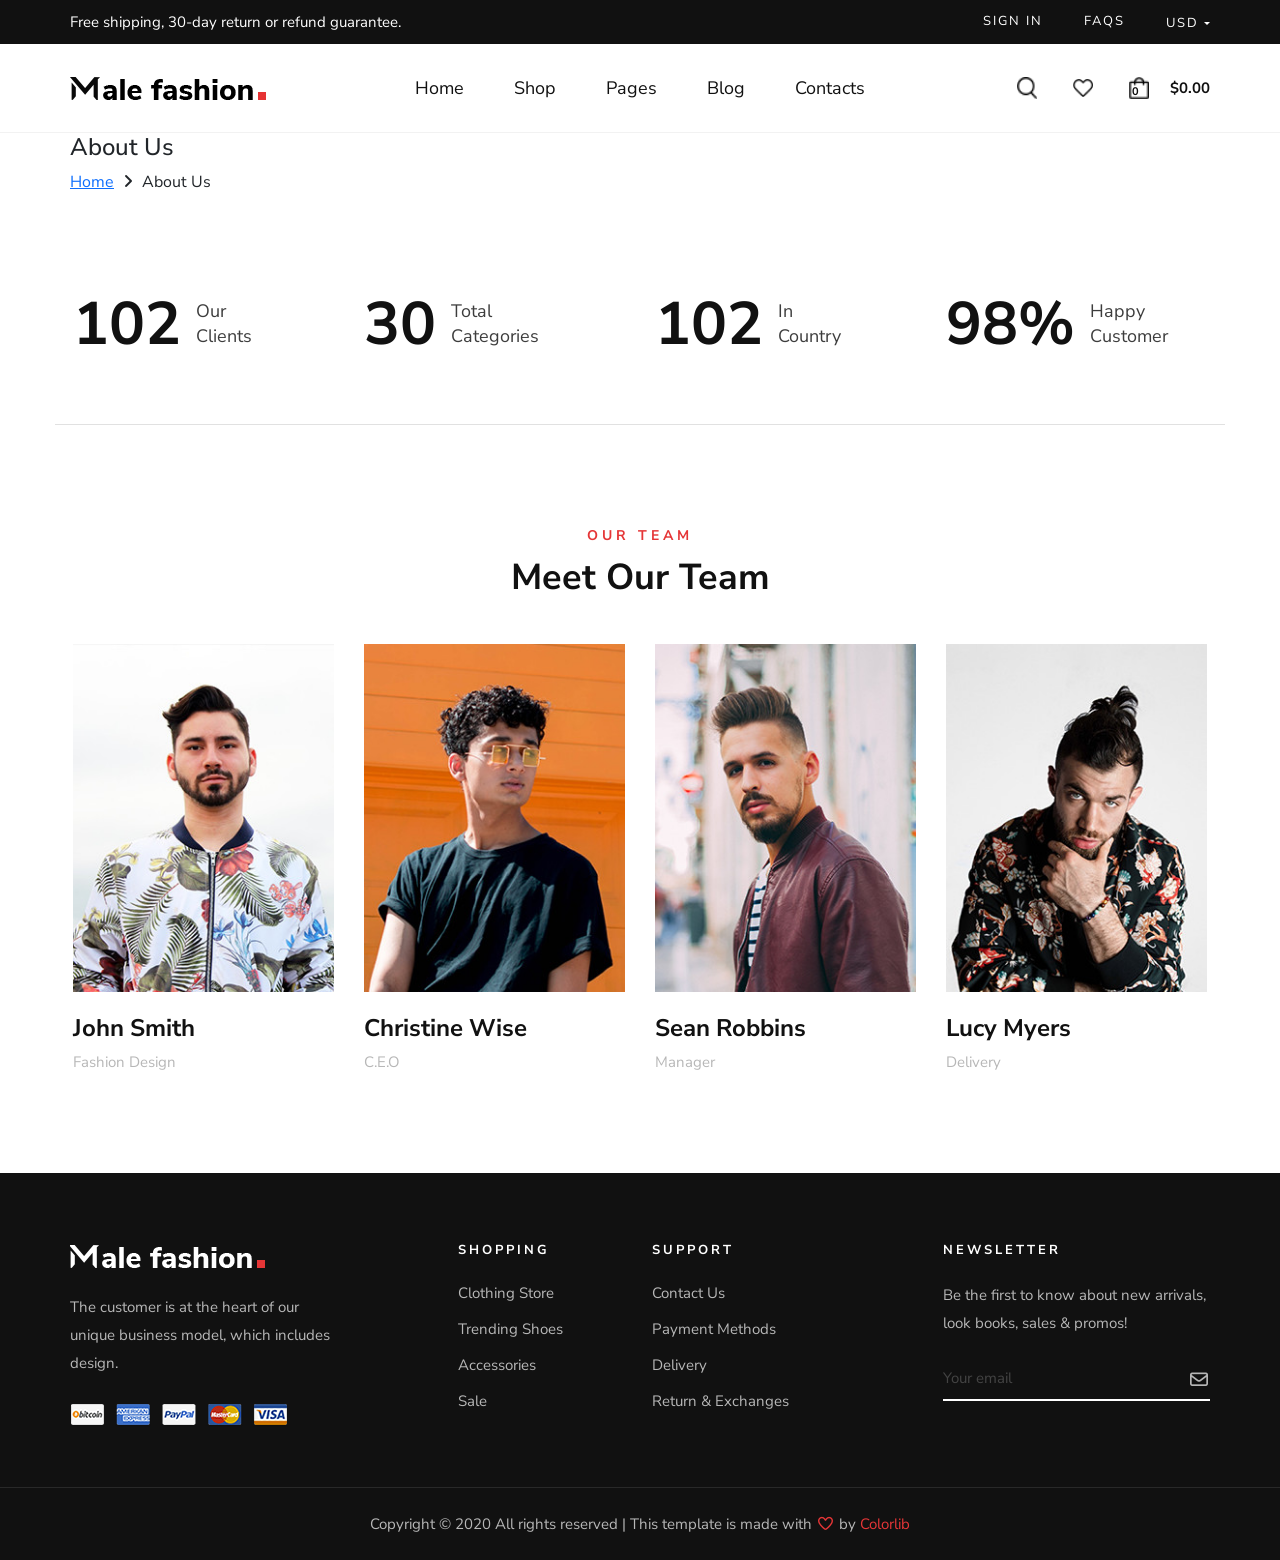
==== commit e2238c09: "lam them phan about" ====
--- a/about.html
+++ b/about.html
@@ -81,95 +81,28 @@
         </div>
     </section>
 
-    <!-- ============================================================
-        SECTION 1: HERO ẢNH + WHO WE ARE / WHO WE DO / WHY CHOOSE US
-        Nguyễn Khương Tịnh
-    ============================================================ -->
-    <section class="about-hero">
-        <div class="about-hero__img">
-            <img src="uploads/about/about-hero.jpg" alt="About Us Hero" class="w-100">
-        </div>
-        <div class="container">
-            <div class="row about-info mt-5">
-                <div class="col-lg-4 col-md-4">
-                    <div class="about-info__item">
-                        <h4>Who We Are ?</h4>
-                        <p>Contextual advertising programs sometimes have strict policies that need to be adhered too. Let's take Google as an example.</p>
-                    </div>
-                </div>
-                <div class="col-lg-4 col-md-4">
-                    <div class="about-info__item">
-                        <h4>Who We Do ?</h4>
-                        <p>In this digital generation where information can be easily obtained within seconds, business cards still have retained their importance.</p>
-                    </div>
-                </div>
-                <div class="col-lg-4 col-md-4">
-                    <div class="about-info__item">
-                        <h4>Why Choose Us</h4>
-                        <p>A two or three storey house is the ideal way to maximise the piece of earth on which our home sits, but for older or infirm people.</p>
-                    </div>
-                </div>
-            </div>
-        </div>
-    </section>
-
-    <!-- ============================================================
-        SECTION 2: QUOTE + ẢNH + THÔNG TIN TÁC GIẢ
-        Nguyễn Khương Tịnh
-    ============================================================ -->
-    <section class="about-quote">
-        <div class="row g-0">
-            <div class="col-lg-6 col-md-6">
-                <div class="about-quote__text">
-                    <span class="about-quote__icon">"</span>
-                    <blockquote class="about-quote__content">
-                        "Going out after work? Take your butane curling iron with you to the office, heat it up, style your hair before you leave the office and you won't have to make a trip back home."
-                    </blockquote>
-                    <div class="about-quote__author d-flex align-items-center mt-4">
-                        <img src="uploads/about/author-avatar.jpg" alt="Augusta Schultz"
-                             class="about-quote__avatar rounded-circle me-3"
-                             style="width:56px;height:56px;object-fit:cover;">
-                        <div>
-                            <h6 class="about-quote__author-name mb-0">Augusta Schultz</h6>
-                            <span class="about-quote__author-role">Fashion Design</span>
-                        </div>
-                    </div>
-                </div>
-            </div>
-            <div class="col-lg-6 col-md-6">
-                <div class="about-quote__img">
-                    <img src="uploads/about/about-quote.jpg" alt="Quote Image" class="w-100 h-100" style="object-fit:cover;">
-                </div>
-            </div>
-        </div>
-    </section>
-
-    <!-- ============================================================
-        SECTION 3: SỐ LIỆU THỐNG KÊ
-        Trần Quốc Tuấn
-    ============================================================ -->
     <section class="about-counter">
         <div class="container">
             <div class="row">
-                <div class="col-lg-3 col-md-6 col-6">
+                <div class="col-lg-3 col-md-6 col-sm-12">
                     <div class="about-counter__item">
                         <h2 class="about-counter__number">102</h2>
                         <p class="about-counter__label">Our<br>Clients</p>
                     </div>
                 </div>
-                <div class="col-lg-3 col-md-6 col-6">
+                <div class="col-lg-3 col-md-6 col-sm-12">
                     <div class="about-counter__item">
                         <h2 class="about-counter__number">30</h2>
                         <p class="about-counter__label">Total<br>Categories</p>
                     </div>
                 </div>
-                <div class="col-lg-3 col-md-6 col-6">
+                <div class="col-lg-3 col-md-6 col-sm-12">
                     <div class="about-counter__item">
                         <h2 class="about-counter__number">102</h2>
                         <p class="about-counter__label">In<br>Country</p>
                     </div>
                 </div>
-                <div class="col-lg-3 col-md-6 col-6">
+                <div class="col-lg-3 col-md-6 col-sm-12">
                     <div class="about-counter__item">
                         <h2 class="about-counter__number">98%</h2>
                         <p class="about-counter__label">Happy<br>Customer</p>
@@ -179,10 +112,6 @@
         </div>
     </section>
 
-    <!-- ============================================================
-        SECTION 4: OUR TEAM
-        Trần Quốc Tuấn
-    ============================================================ -->
     <section class="about-team">
         <div class="container">
             <div class="about-team__heading text-center">
@@ -190,28 +119,28 @@
                 <h2 class="about-team__title">Meet Our Team</h2>
             </div>
             <div class="row">
-                <div class="col-lg-3 col-md-6 col-sm-6">
+                <div class="col-lg-3 col-md-6 col-sm-12">
                     <div class="about-team__member">
                         <img src="uploads/about/team-1.jpg" alt="John Smith" class="w-100">
                         <h5 class="about-team__name">John Smith</h5>
                         <p class="about-team__role">Fashion Design</p>
                     </div>
                 </div>
-                <div class="col-lg-3 col-md-6 col-sm-6">
+                <div class="col-lg-3 col-md-6 col-sm-12">
                     <div class="about-team__member">
                         <img src="uploads/about/team-2.jpg" alt="Christine Wise" class="w-100">
                         <h5 class="about-team__name">Christine Wise</h5>
                         <p class="about-team__role">C.E.O</p>
                     </div>
                 </div>
-                <div class="col-lg-3 col-md-6 col-sm-6">
+                <div class="col-lg-3 col-md-6 col-sm-12">
                     <div class="about-team__member">
                         <img src="uploads/about/team-3.jpg" alt="Sean Robbins" class="w-100">
                         <h5 class="about-team__name">Sean Robbins</h5>
                         <p class="about-team__role">Manager</p>
                     </div>
                 </div>
-                <div class="col-lg-3 col-md-6 col-sm-6">
+                <div class="col-lg-3 col-md-6 col-sm-12">
                     <div class="about-team__member">
                         <img src="uploads/about/team-4.jpg" alt="Lucy Myers" class="w-100">
                         <h5 class="about-team__name">Lucy Myers</h5>
@@ -222,62 +151,6 @@
         </div>
     </section>
 
-    <!-- ============================================================
-        SECTION 5: HAPPY CLIENTS / PARTNER LOGOS
-        Võ Văn Huy
-    ============================================================ -->
-    <section class="about-clients">
-        <div class="container">
-            <div class="about-clients__heading text-center">
-                <span class="about-clients__label">PARTNER</span>
-                <h2 class="about-clients__title">Happy Clients</h2>
-            </div>
-            <div class="row">
-                <!-- Hàng 1 -->
-                <div class="col-lg-3 col-md-3 col-6">
-                    <div class="about-clients__item">
-                        <img src="uploads/about/client-1.png" alt="Company 1">
-                    </div>
-                </div>
-                <div class="col-lg-3 col-md-3 col-6">
-                    <div class="about-clients__item">
-                        <img src="uploads/about/client-2.png" alt="Company 2">
-                    </div>
-                </div>
-                <div class="col-lg-3 col-md-3 col-6">
-                    <div class="about-clients__item">
-                        <img src="uploads/about/client-3.png" alt="Company 3">
-                    </div>
-                </div>
-                <div class="col-lg-3 col-md-3 col-6">
-                    <div class="about-clients__item">
-                        <img src="uploads/about/client-4.png" alt="Company 4">
-                    </div>
-                </div>
-                <!-- Hàng 2 -->
-                <div class="col-lg-3 col-md-3 col-6">
-                    <div class="about-clients__item">
-                        <img src="uploads/about/client-5.png" alt="Company 5">
-                    </div>
-                </div>
-                <div class="col-lg-3 col-md-3 col-6">
-                    <div class="about-clients__item">
-                        <img src="uploads/about/client-6.png" alt="Company 6">
-                    </div>
-                </div>
-                <div class="col-lg-3 col-md-3 col-6">
-                    <div class="about-clients__item">
-                        <img src="uploads/about/client-7.png" alt="Company 7">
-                    </div>
-                </div>
-                <div class="col-lg-3 col-md-3 col-6">
-                    <div class="about-clients__item">
-                        <img src="uploads/about/client-8.png" alt="Company 8">
-                    </div>
-                </div>
-            </div>
-        </div>
-    </section>
     <footer class="mf-footer">
         <div class="container">
             <div class="row g-4 mf-footer__grid">
@@ -294,6 +167,7 @@
                         </a>
                     </div>
                 </div>
+
                 <div class="col-lg-2 offset-lg-1 col-md-3 col-sm-6">
                     <div class="mf-footer__col">
                         <h6 class="mf-footer__col-title">Shopping</h6>
@@ -305,6 +179,7 @@
                         </ul>
                     </div>
                 </div>
+
                 <div class="col-lg-3 col-md-6 col-12">
                     <div class="mf-footer__col">
                         <h6 class="mf-footer__col-title">Support</h6>
@@ -316,6 +191,7 @@
                         </ul>
                     </div>
                 </div>
+
                 <div class="col-lg-3 col-md-6 col-12">
                     <div class="mf-footer__col mf-footer__newsletter">
                         <h6 class="mf-footer__col-title">Newsletter</h6>
@@ -332,10 +208,11 @@
                 </div>
             </div>
         </div>
+
         <div class="mf-footer__bottom">
             <div class="container">
                 <p class="mf-footer__copy text-center mb-0">
-                    Copyright &copy; 2020 All rights reserved | This template is made with
+                    Copyright &copy; 2020 All rights reserved | This template is made with 
                     <i class="fa-regular fa-heart" style="color: rgb(229, 54, 55);"></i> by
                     <a href="https://colorlib.com" target="_blank">Colorlib</a>
                 </p>
@@ -348,4 +225,4 @@
     <script src="assets/vendors/bootstrap/js/bootstrap.bundle.min.js"></script>
     <script src="assets/js/main.js"></script>
 </body>
-</html>
+</html>
--- a/assets/css/about.css
+++ b/assets/css/about.css
@@ -0,0 +1,154 @@
+/* --- ABOUT COUNTER --- */
+.about-counter {
+    padding-top: 100px;
+}
+
+.about-counter .container {
+    border-bottom: 1px solid #e1e1e1;
+    padding-bottom: 70px;
+    max-width: 1170px;
+    width: 100%;
+}
+
+.about-counter .row > [class*="col-"] {
+    padding-left: 15px !important;
+    padding-right: 15px !important;
+}
+
+.about-counter__item {
+    display: flex;
+    align-items: center;
+    justify-content: flex-start;  
+    column-gap: 15px;
+}
+
+.about-counter__number {
+    font-size: 60px;
+    color: #111111;
+    font-weight: 700;
+    line-height: 1;
+    margin: 0;
+}
+
+.about-counter__label {
+    display: inline-block;        
+    height: 50px;                 
+    font-family: "Nunito Sans", sans-serif;
+    font-size: 18px;
+    color: #3d3d3d;
+    line-height: 25px;            
+    margin-bottom: 0;
+    width: max-content;
+}
+
+/* --- ABOUT TEAM --- */
+.about-team {
+    padding-top: 100px;
+    padding-bottom: 70px;
+}
+
+.about-team .container {
+    max-width: 1170px;
+    width: 100%;
+}
+
+.about-team .row > [class*="col-"] {
+    padding-left: 15px !important;
+    padding-right: 15px !important;
+}
+
+.about-team__heading {
+    margin-bottom: 45px;
+    text-align: center;
+}
+
+.about-team__label {
+    color: #e53637;
+    font-size: 14px;
+    font-weight: 700;
+    text-transform: uppercase;
+    letter-spacing: 4px; 
+    display: block;
+    margin-bottom: 10px;
+}
+
+.about-team__title {
+    color: #111111;
+    font-size: 36px;
+    font-weight: 700;
+    margin: 0;
+}
+
+.about-team__member {
+    margin-bottom: 30px;
+    text-align: left; 
+}
+
+.about-team__member img {
+    width: 100%;
+    display: block;
+    margin-bottom: 22px;
+}
+
+.about-team__name {
+    color: #111111;
+    font-size: 24px;
+    font-weight: 700;
+    margin-bottom: 8px;
+}
+
+.about-team__role {
+    color: #b7b7b7;
+    font-size: 15px;
+    font-weight: 400;
+    margin: 0;
+}
+
+@media (max-width: 991px) {
+    .about-counter {
+        padding-top: 70px;
+    }
+    .about-counter .container {
+        padding-bottom: 40px;
+    }
+    .about-counter .row > [class*="col-"] {
+        margin-bottom: 30px; 
+    }
+    .about-team {
+        padding-top: 70px;
+        padding-bottom: 40px;
+    }
+    .about-team__heading {
+        margin-bottom: 35px;
+    }
+}
+
+@media (max-width: 767px) {
+    .about-counter {
+        padding-top: 50px;
+    }
+    .about-counter .container {
+        padding-bottom: 20px;
+    }
+    .about-counter__item {
+        justify-content: center !important; 
+    }
+    .about-counter .col-lg-3 .about-counter__label {
+        width: auto !important;
+        height: auto !important;
+    }
+    .about-team {
+        padding-top: 50px;
+        padding-bottom: 30px;
+    }
+    .about-team__heading {
+        margin-bottom: 30px;
+    }
+    .about-team__title {
+        font-size: 28px; 
+    }
+    .about-team__member {
+        text-align: center;
+        margin-bottom: 40px;
+    }
+}
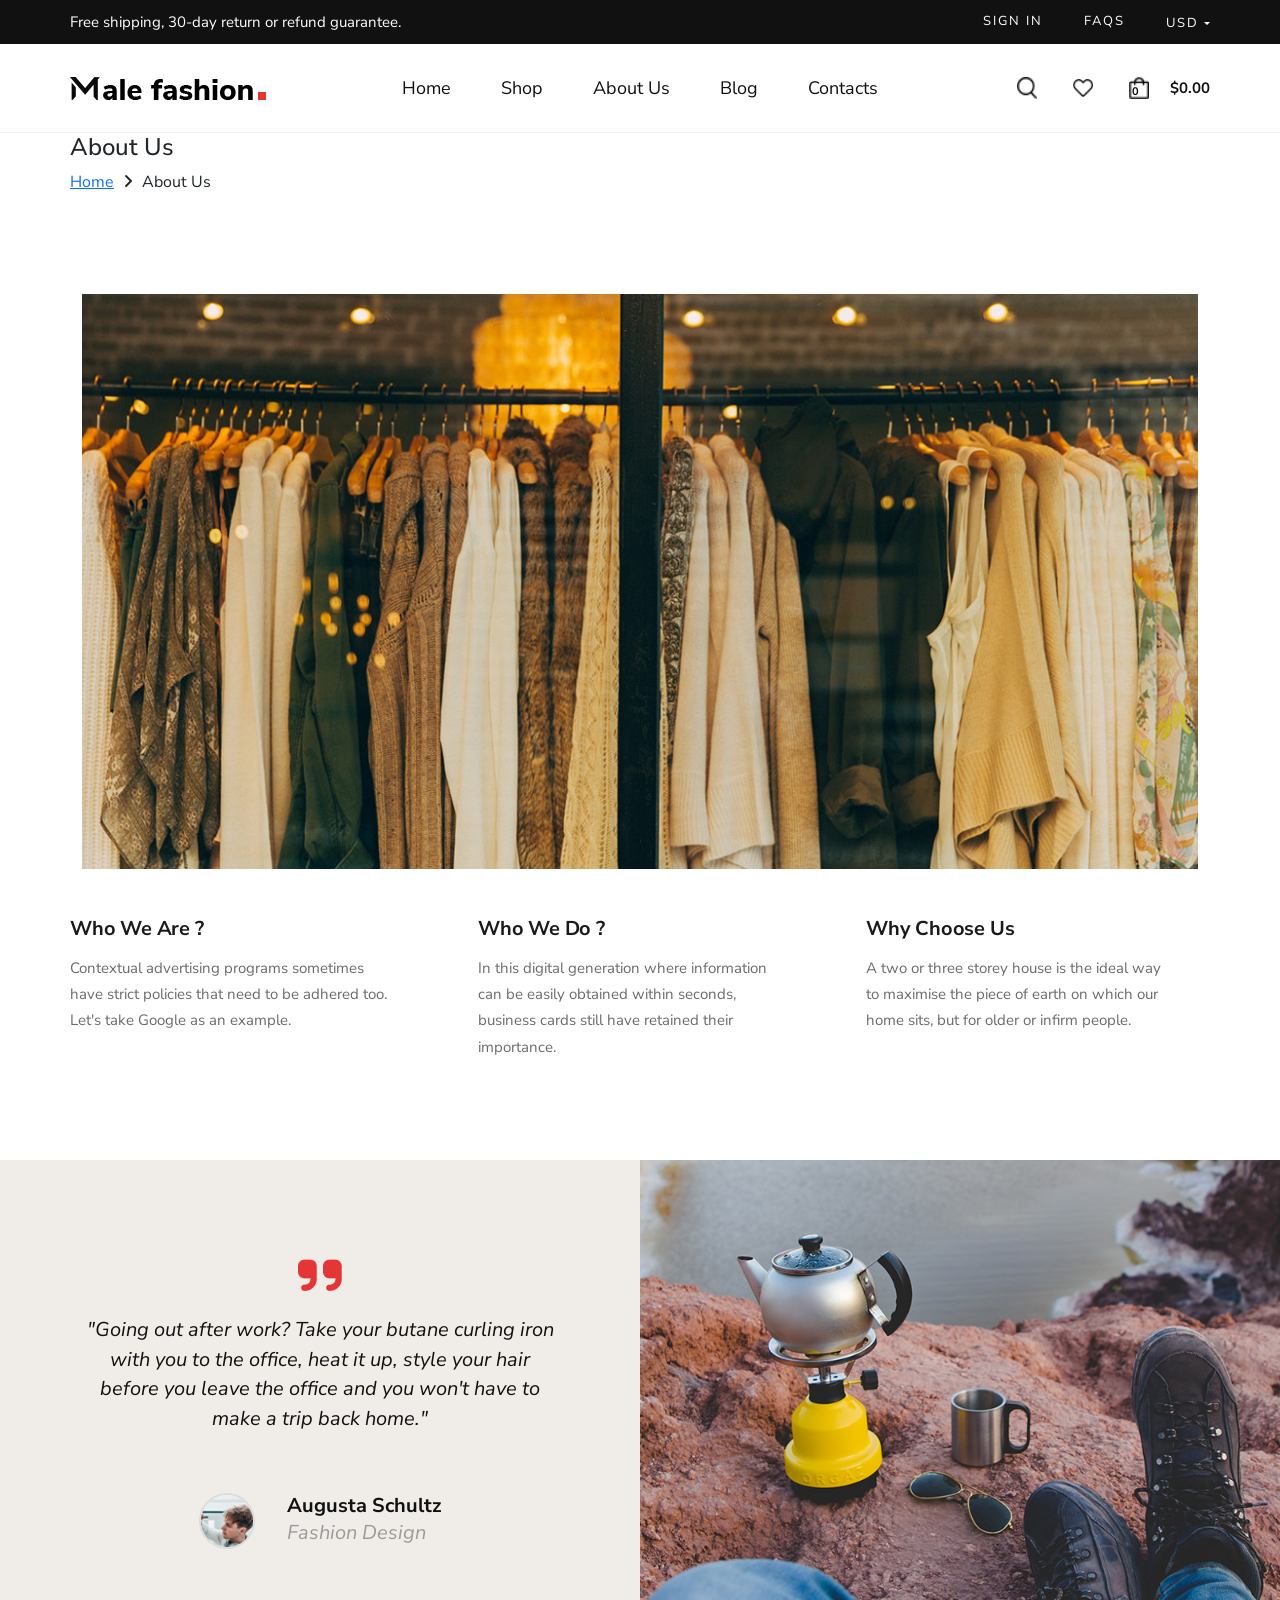
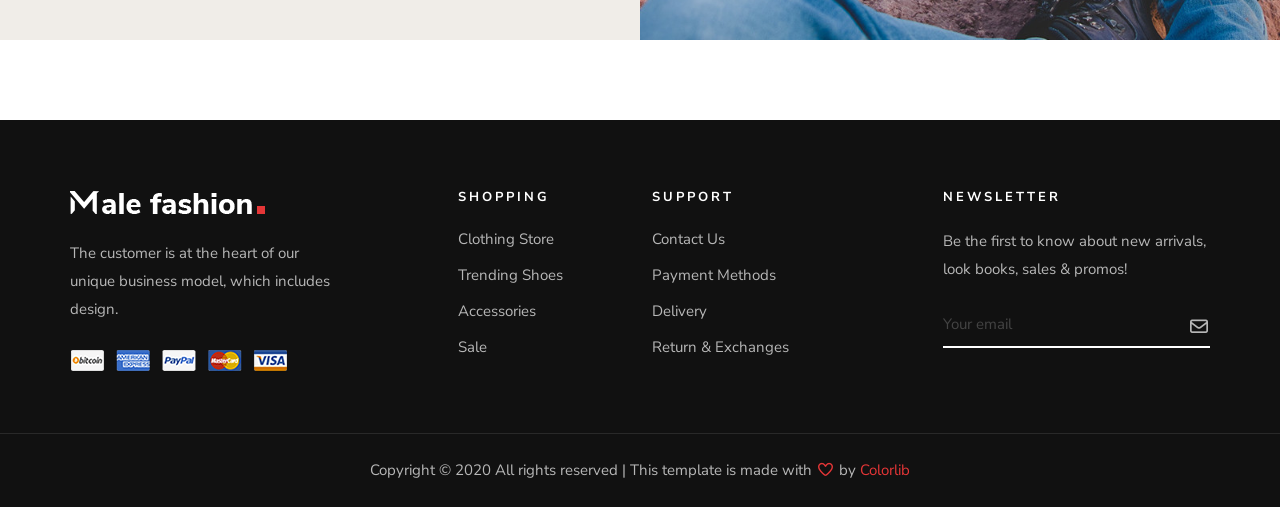
==== commit 51c30401: "cập nhật lại about và index" ====
--- a/about.html
+++ b/about.html
@@ -43,23 +43,14 @@
                     <ul class="navbar-nav mx-auto nav-list">
                         <li class="nav-item"><a class="nav-link" href="index.html">Home</a></li>
                         <li class="nav-item"><a class="nav-link" href="shop.html">Shop</a></li>
-                        <li class="nav-item dropdown">
-                            <a class="nav-link dropdown-toggle" href="#" data-bs-toggle="dropdown">Pages</a>
-                            <ul class="dropdown-menu">
-                                <li><a class="dropdown-item" href="about.html">About Us</a></li>
-                                <li><a class="dropdown-item" href="shop-details.html">Shop Details</a></li>
-                                <li><a class="dropdown-item" href="shopping-cart.html">Shopping Cart</a></li>
-                                <li><a class="dropdown-item" href="checkout.html">Check Out</a></li>
-                                <li><a class="dropdown-item" href="blog-details.html">Blog Details</a></li>
-                            </ul>
-                        </li>
+                        <li class="nav-item"><a class="nav-link" href="about.html">About us</a></li>
                         <li class="nav-item"><a class="nav-link" href="blog.html">Blog</a></li>
                         <li class="nav-item"><a class="nav-link" href="contact.html">Contacts</a></li>
                     </ul>
                     <div class="header-icons d-flex align-items-center gap-3">
                         <a href="#"><img src="assets/img/search.png" alt=""></a>
                         <a href="#"><img src="assets/img/heart.png" alt=""></a>
-                        <a href="#" class="cart-btn">
+                        <a href="shopping-cart.html" class="cart-link d-flex align-items-center gap-1">
                             <img src="assets/img/cart.png" alt="">
                             <span class="cart-count">0</span>
                         </a>
@@ -81,76 +72,71 @@
         </div>
     </section>
 
-    <section class="about-counter">
+    <!-- ============================================================
+        SECTION 1: HERO ẢNH + WHO WE ARE / WHO WE DO / WHY CHOOSE US
+        Nguyễn Khương Tịnh
+    ============================================================ -->
+    <section class="about-hero">
+        <div class="about-hero__img">
+            <img src="uploads/about/about-us.jpg" alt="About Us Hero" class="w-100">
+        </div>
         <div class="container">
-            <div class="row">
-                <div class="col-lg-3 col-md-6 col-sm-12">
-                    <div class="about-counter__item">
-                        <h2 class="about-counter__number">102</h2>
-                        <p class="about-counter__label">Our<br>Clients</p>
-                    </div>
-                </div>
-                <div class="col-lg-3 col-md-6 col-sm-12">
-                    <div class="about-counter__item">
-                        <h2 class="about-counter__number">30</h2>
-                        <p class="about-counter__label">Total<br>Categories</p>
-                    </div>
-                </div>
-                <div class="col-lg-3 col-md-6 col-sm-12">
-                    <div class="about-counter__item">
-                        <h2 class="about-counter__number">102</h2>
-                        <p class="about-counter__label">In<br>Country</p>
-                    </div>
-                </div>
-                <div class="col-lg-3 col-md-6 col-sm-12">
-                    <div class="about-counter__item">
-                        <h2 class="about-counter__number">98%</h2>
-                        <p class="about-counter__label">Happy<br>Customer</p>
-                    </div>
-                </div>
-            </div>
-        </div>
-    </section>
-
-    <section class="about-team">
-        <div class="container">
-            <div class="about-team__heading text-center">
-                <span class="about-team__label">OUR TEAM</span>
-                <h2 class="about-team__title">Meet Our Team</h2>
-            </div>
-            <div class="row">
-                <div class="col-lg-3 col-md-6 col-sm-12">
-                    <div class="about-team__member">
-                        <img src="uploads/about/team-1.jpg" alt="John Smith" class="w-100">
-                        <h5 class="about-team__name">John Smith</h5>
-                        <p class="about-team__role">Fashion Design</p>
-                    </div>
-                </div>
-                <div class="col-lg-3 col-md-6 col-sm-12">
-                    <div class="about-team__member">
-                        <img src="uploads/about/team-2.jpg" alt="Christine Wise" class="w-100">
-                        <h5 class="about-team__name">Christine Wise</h5>
-                        <p class="about-team__role">C.E.O</p>
-                    </div>
-                </div>
-                <div class="col-lg-3 col-md-6 col-sm-12">
-                    <div class="about-team__member">
-                        <img src="uploads/about/team-3.jpg" alt="Sean Robbins" class="w-100">
-                        <h5 class="about-team__name">Sean Robbins</h5>
-                        <p class="about-team__role">Manager</p>
-                    </div>
-                </div>
-                <div class="col-lg-3 col-md-6 col-sm-12">
-                    <div class="about-team__member">
-                        <img src="uploads/about/team-4.jpg" alt="Lucy Myers" class="w-100">
-                        <h5 class="about-team__name">Lucy Myers</h5>
-                        <p class="about-team__role">Delivery</p>
-                    </div>
-                </div>
-            </div>
-        </div>
-    </section>
-
+            <div class="row about-info mt-5">
+                <div class="col-lg-4 col-md-4">
+                    <div class="about-info__item">
+                        <h4>Who We Are ?</h4>
+                        <p>Contextual advertising programs sometimes have strict policies that need to be adhered too. Let's take Google as an example.</p>
+                    </div>
+                </div>
+                <div class="col-lg-4 col-md-4">
+                    <div class="about-info__item">
+                        <h4>Who We Do ?</h4>
+                        <p>In this digital generation where information can be easily obtained within seconds, business cards still have retained their importance.</p>
+                    </div>
+                </div>
+                <div class="col-lg-4 col-md-4">
+                    <div class="about-info__item">
+                        <h4>Why Choose Us</h4>
+                        <p>A two or three storey house is the ideal way to maximise the piece of earth on which our home sits, but for older or infirm people.</p>
+                    </div>
+                </div>
+            </div>
+        </div>
+    </section>
+
+    <!-- ============================================================
+        SECTION 2: QUOTE + ẢNH + THÔNG TIN TÁC GIẢ
+        Nguyễn Khương Tịnh
+    ============================================================ -->
+    <section class="about-quote">
+        <div class="row g-0">
+            <div class="col-lg-6 col-md-6">
+                <div class="about-quote__text">
+                    <i class="fa-solid fa-quote-right quote-icon"></i>
+                    <blockquote class="about-quote__content">
+                        "Going out after work? Take your butane curling iron with you to the office, heat it up, style your hair before you leave the office and you won't have to make a trip back home."
+                    </blockquote>
+                    <div class="about-quote__author d-flex align-items-center mt-4">
+                        <img src="uploads/blog-details/blog-author.jpg" alt="Augusta Schultz"
+                             class="about-quote__avatar rounded-circle me-3"
+                             style="width:56px;height:56px;object-fit:cover;">
+                        <div>
+                            <h6 class="about-quote__author-name mb-0">Augusta Schultz</h6>
+                            <span class="about-quote__author-role">Fashion Design</span>
+                        </div>
+                    </div>
+                </div>
+            </div>
+            <div class="col-lg-6 col-md-6">
+                <div class="about-quote__img">
+                    <img src="uploads/about/testimonial-pic.jpg" alt="Quote Image" class="w-100 h-100" style="object-fit:cover;">
+                </div>
+            </div>
+        </div>
+    </section>
+
+    
+    </section>
     <footer class="mf-footer">
         <div class="container">
             <div class="row g-4 mf-footer__grid">
@@ -167,7 +153,6 @@
                         </a>
                     </div>
                 </div>
-
                 <div class="col-lg-2 offset-lg-1 col-md-3 col-sm-6">
                     <div class="mf-footer__col">
                         <h6 class="mf-footer__col-title">Shopping</h6>
@@ -179,7 +164,6 @@
                         </ul>
                     </div>
                 </div>
-
                 <div class="col-lg-3 col-md-6 col-12">
                     <div class="mf-footer__col">
                         <h6 class="mf-footer__col-title">Support</h6>
@@ -191,7 +175,6 @@
                         </ul>
                     </div>
                 </div>
-
                 <div class="col-lg-3 col-md-6 col-12">
                     <div class="mf-footer__col mf-footer__newsletter">
                         <h6 class="mf-footer__col-title">Newsletter</h6>
@@ -208,11 +191,10 @@
                 </div>
             </div>
         </div>
-
         <div class="mf-footer__bottom">
             <div class="container">
                 <p class="mf-footer__copy text-center mb-0">
-                    Copyright &copy; 2020 All rights reserved | This template is made with 
+                    Copyright &copy; 2020 All rights reserved | This template is made with
                     <i class="fa-regular fa-heart" style="color: rgb(229, 54, 55);"></i> by
                     <a href="https://colorlib.com" target="_blank">Colorlib</a>
                 </p>
@@ -225,4 +207,4 @@
     <script src="assets/vendors/bootstrap/js/bootstrap.bundle.min.js"></script>
     <script src="assets/js/main.js"></script>
 </body>
-</html>+</html>
--- a/assets/css/about.css
+++ b/assets/css/about.css
@@ -1,4 +1,228 @@
-/* --- ABOUT COUNTER --- */
+
+.about-hero {
+   padding:100px 0px;
+}
+
+.about-hero__img {
+    overflow: hidden;
+    line-height: 0;
+    max-width: 1170px;
+    margin-left: auto;
+    margin-right: auto;
+    padding-left: 12px;
+    padding-right: 12px;
+}
+
+.about-hero__img img {
+    width: 100%;
+    height: 575px;
+    object-fit: cover;
+    object-position: center top;
+    display: block;
+}
+
+@media (max-width: 1399px) {
+    .about-hero__img {
+        max-width: 1140px;
+    }
+}
+
+@media (max-width: 1199px) {
+    .about-hero__img {
+        max-width: 960px;
+    }
+}
+
+@media (max-width: 991px) {
+    .about-hero__img {
+        max-width: 720px;
+    }
+}
+
+@media (max-width: 767px) {
+    .about-hero__img {
+        max-width: 540px;
+    }
+}
+
+@media (max-width: 575px) {
+    .about-hero__img {
+        max-width: 100%;
+        padding-left: 12px;
+        padding-right: 12px;
+    }
+}
+
+
+
+.about-info__item h4 {
+    font-size: 20px;
+    font-weight: 700;
+    color: #1a1a1a;
+    margin-bottom: 14px;
+    letter-spacing: -0.01em;
+}
+
+.about-info__item p {
+    font-size: 15px;
+    color: #6b6b6b;
+    line-height: 1.75;
+    margin-bottom: 0;
+}
+
+@media (min-width: 768px) {
+    .about-info__item {
+        padding-right: 40px;
+        padding-left: 20px;
+    }
+
+    .about-info .col-lg-4:first-child .about-info__item {
+        padding-left: 0;
+    }
+
+    .about-info .col-lg-4:last-child .about-info__item {
+        border-right: none;
+    }
+}
+
+.about-quote {
+    margin-bottom: 80px;
+}
+
+.about-quote__text {
+    background-color: #f0ede8;
+    padding: 80px;
+    display: flex;
+    flex-direction: column;
+    justify-content: center;
+    align-items: center;
+    text-align: center;
+    min-height: 480px;
+}
+.quote-icon{
+    font-size: 50px;
+    margin-bottom:15px;
+    color: rgb(229,54,55);
+}
+
+.about-quote__content {
+    font-size: 20px;
+    font-style: italic;
+    line-height: 29.6px;
+    color: #111111;
+    border: none;
+    padding: 0;
+    margin: 0 0 36px 0;
+    quotes: none;
+    max-width: 520px;
+}
+
+.about-quote__author {
+    display: flex;
+    align-items: center;
+    justify-content: center;
+    gap: 16px;
+}
+
+.about-quote__avatar {
+    width: 56px !important;
+    height: 56px !important;
+    object-fit: cover;
+    border-radius: 50%;
+    flex-shrink: 0;
+    border: 2px solid #ddd;
+}
+
+.about-quote__author-name {
+    font-size: 20px;
+    font-weight: 700;
+    color: #111111;
+    margin-bottom: 2px;
+    text-align: left;
+}
+
+.about-quote__author-role {
+    font-size: 20px;
+    color: #9a9a9a;
+    font-style: italic;
+    text-transform: none;
+    letter-spacing: 0;
+    text-align: left;
+    display: block;
+}
+
+.about-quote__img {
+    overflow: hidden;
+    min-height: 480px;
+}
+
+.about-quote__img img {
+    width: 100%;
+    height: 100%;
+    min-height: 480px;
+    object-fit: cover;
+    object-position: center;
+    display: block;
+}
+
+@media (max-width: 991px) {
+    .about-hero__img img {
+        height: 360px;
+    }
+
+    .about-info__item {
+        padding-right: 16px !important;
+        padding-left: 0 !important;
+        margin-bottom: 32px;
+    }
+
+    .about-quote__text {
+        padding: 56px 40px;
+        min-height: auto;
+    }
+
+    .about-quote__img,
+    .about-quote__img img {
+        min-height: 320px;
+    }
+}
+
+@media (max-width: 767px) {
+    .about-hero {
+        margin-bottom: 40px;
+    }
+
+    .about-hero__img img {
+        height: 240px;
+    }
+
+    .about-info {
+        padding-top: 32px;
+        padding-bottom: 16px;
+    }
+
+    .about-quote {
+        margin-bottom: 48px;
+    }
+
+    .about-quote__text {
+        padding: 48px 24px;
+        min-height: auto;
+    }
+
+    .about-quote__icon {
+        font-size: 48px;
+    }
+
+    .about-quote__content {
+        font-size: 15px;
+    }
+
+    .about-quote__img,
+    .about-quote__img img {
+        min-height: 260px;
+    }
+}
 .about-counter {
     padding-top: 100px;
 }
@@ -33,7 +257,6 @@
 .about-counter__label {
     display: inline-block;        
     height: 50px;                 
-    font-family: "Nunito Sans", sans-serif;
     font-size: 18px;
     color: #3d3d3d;
     line-height: 25px;            
@@ -41,114 +264,3 @@
     width: max-content;
 }
 
-/* --- ABOUT TEAM --- */
-.about-team {
-    padding-top: 100px;
-    padding-bottom: 70px;
-}
-
-.about-team .container {
-    max-width: 1170px;
-    width: 100%;
-}
-
-.about-team .row > [class*="col-"] {
-    padding-left: 15px !important;
-    padding-right: 15px !important;
-}
-
-.about-team__heading {
-    margin-bottom: 45px;
-    text-align: center;
-}
-
-.about-team__label {
-    color: #e53637;
-    font-size: 14px;
-    font-weight: 700;
-    text-transform: uppercase;
-    letter-spacing: 4px; 
-    display: block;
-    margin-bottom: 10px;
-}
-
-.about-team__title {
-    color: #111111;
-    font-size: 36px;
-    font-weight: 700;
-    margin: 0;
-}
-
-.about-team__member {
-    margin-bottom: 30px;
-    text-align: left; 
-}
-
-.about-team__member img {
-    width: 100%;
-    display: block;
-    margin-bottom: 22px;
-}
-
-.about-team__name {
-    color: #111111;
-    font-size: 24px;
-    font-weight: 700;
-    margin-bottom: 8px;
-}
-
-.about-team__role {
-    color: #b7b7b7;
-    font-size: 15px;
-    font-weight: 400;
-    margin: 0;
-}
-
-@media (max-width: 991px) {
-    .about-counter {
-        padding-top: 70px;
-    }
-    .about-counter .container {
-        padding-bottom: 40px;
-    }
-    .about-counter .row > [class*="col-"] {
-        margin-bottom: 30px; 
-    }
-    .about-team {
-        padding-top: 70px;
-        padding-bottom: 40px;
-    }
-    .about-team__heading {
-        margin-bottom: 35px;
-    }
-}
-
-@media (max-width: 767px) {
-    .about-counter {
-        padding-top: 50px;
-    }
-    .about-counter .container {
-        padding-bottom: 20px;
-    }
-    .about-counter__item {
-        justify-content: center !important; 
-    }
-    .about-counter .col-lg-3 .about-counter__label {
-        width: auto !important;
-        height: auto !important;
-    }
-    .about-team {
-        padding-top: 50px;
-        padding-bottom: 30px;
-    }
-    .about-team__heading {
-        margin-bottom: 30px;
-    }
-    .about-team__title {
-        font-size: 28px; 
-    }
-    .about-team__member {
-        text-align: center;
-        margin-bottom: 40px;
-    }
-}
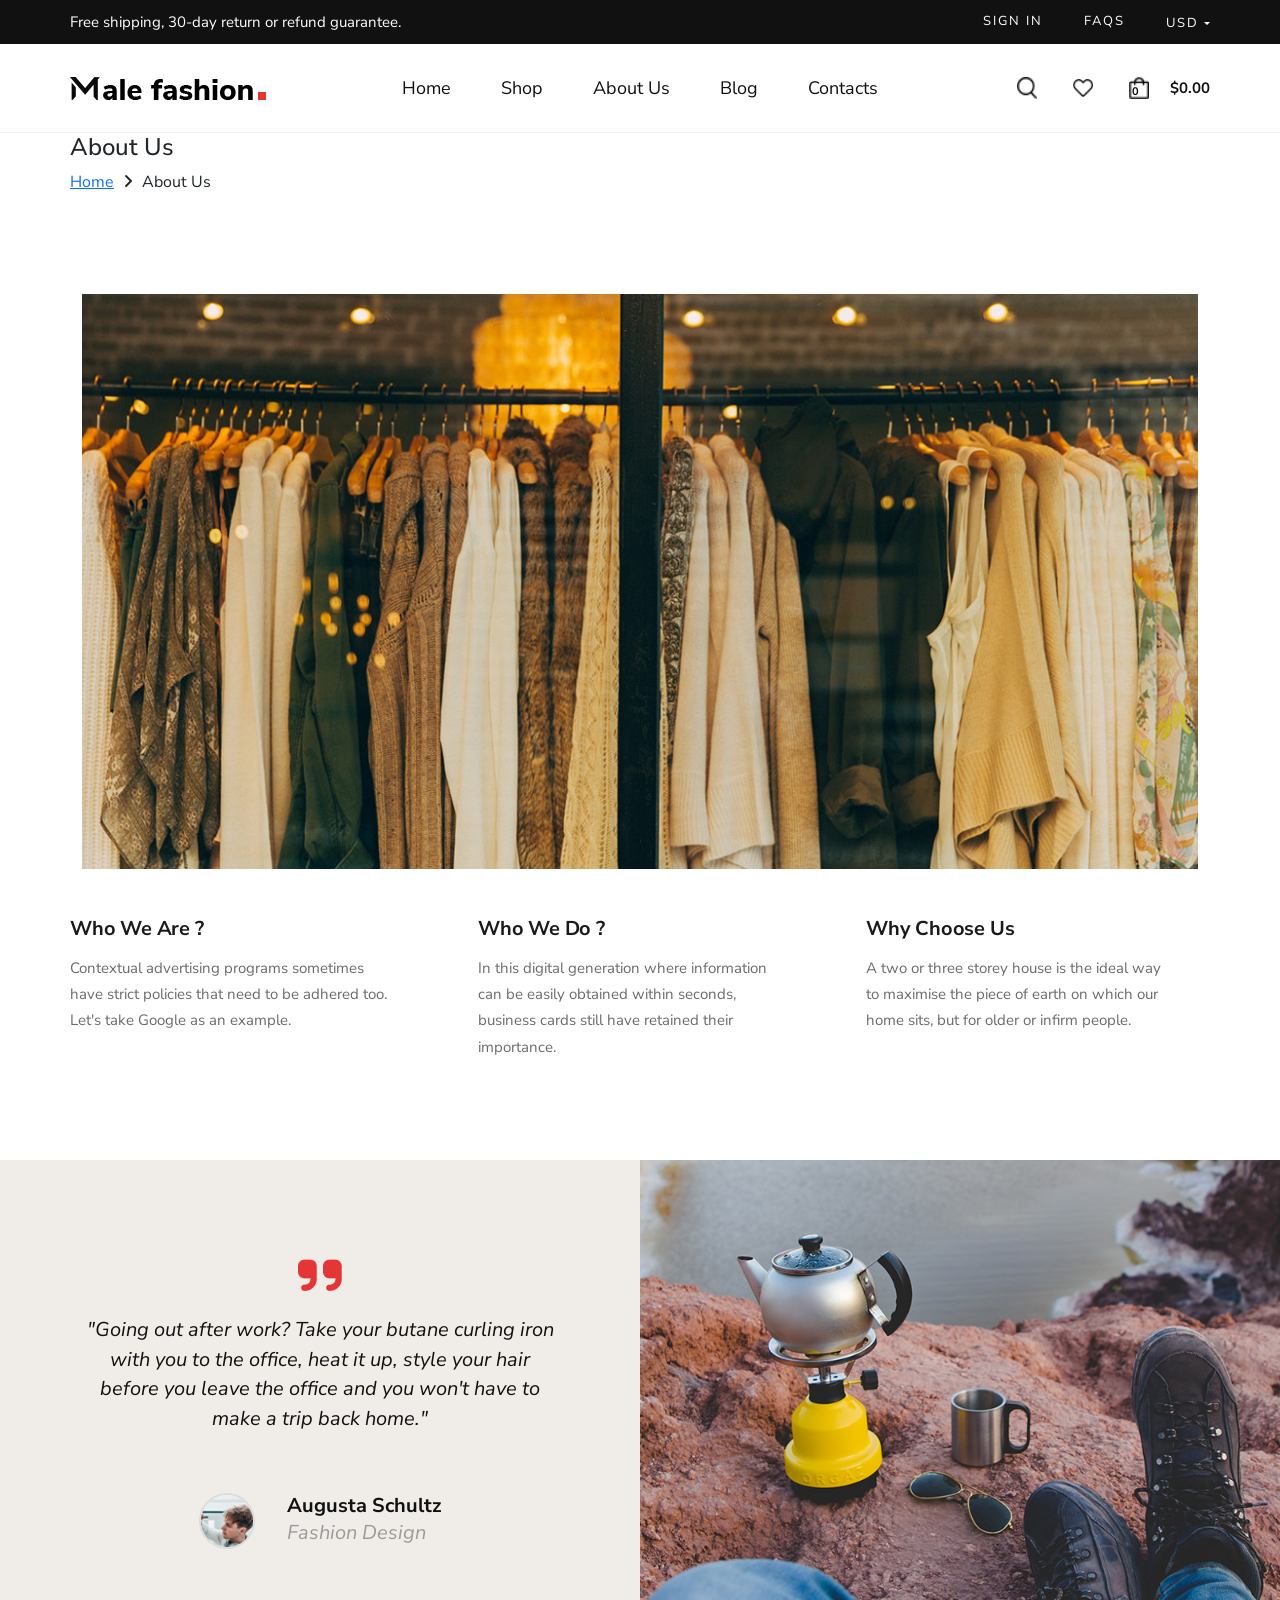
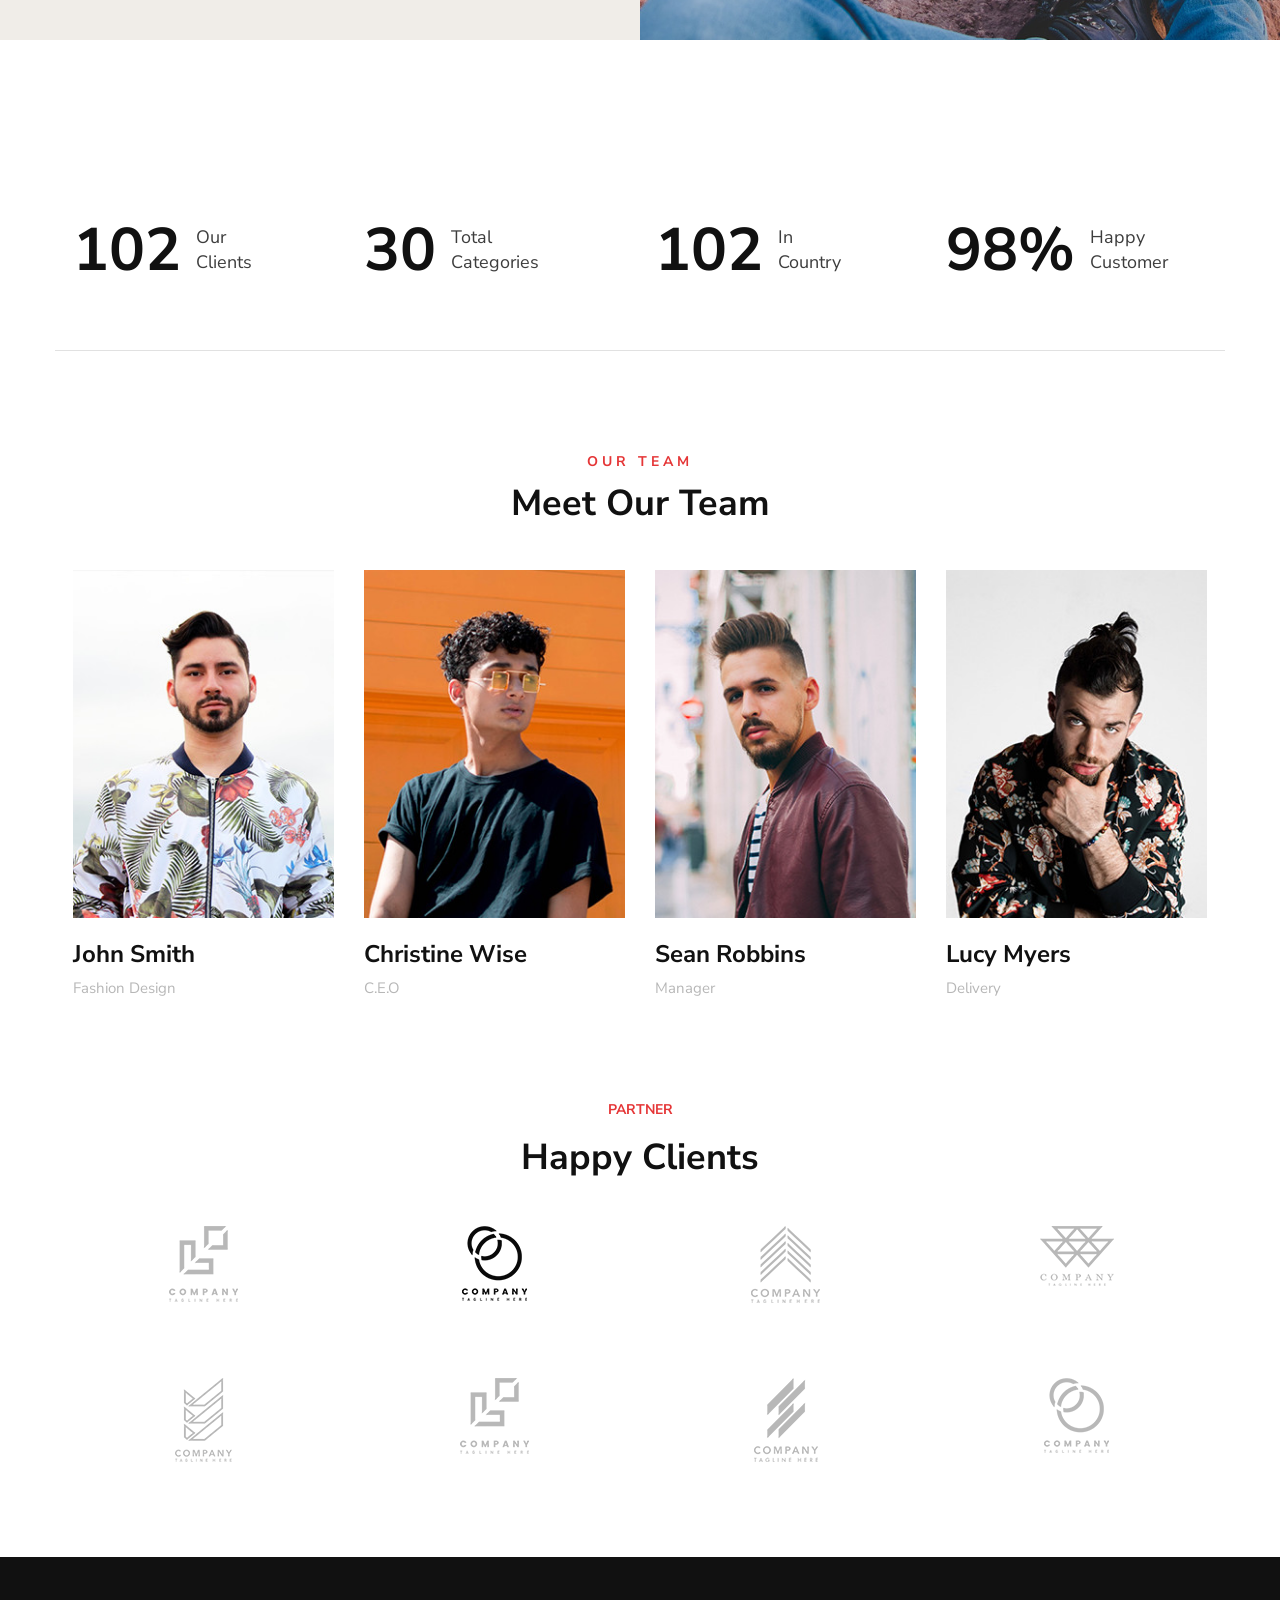
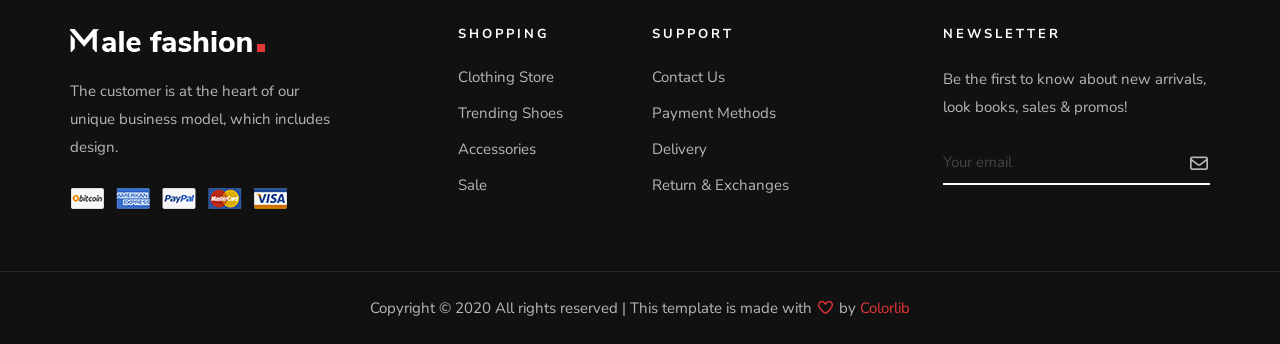
==== commit 995de0ed: "update shop-details dynamic render" ====
--- a/about.html
+++ b/about.html
@@ -135,7 +135,136 @@
         </div>
     </section>
 
-    
+    <!-- ============================================================
+        SECTION 3: SỐ LIỆU THỐNG KÊ
+        Trần Quốc Tuấn
+    ============================================================ -->
+        <section class="about-counter">
+        <div class="container">
+            <div class="row">
+                <div class="col-lg-3 col-md-6 col-sm-12">
+                    <div class="about-counter__item">
+                        <h2 class="about-counter__number">102</h2>
+                        <p class="about-counter__label">Our<br>Clients</p>
+                    </div>
+                </div>
+                <div class="col-lg-3 col-md-6 col-sm-12">
+                    <div class="about-counter__item">
+                        <h2 class="about-counter__number">30</h2>
+                        <p class="about-counter__label">Total<br>Categories</p>
+                    </div>
+                </div>
+                <div class="col-lg-3 col-md-6 col-sm-12">
+                    <div class="about-counter__item">
+                        <h2 class="about-counter__number">102</h2>
+                        <p class="about-counter__label">In<br>Country</p>
+                    </div>
+                </div>
+                <div class="col-lg-3 col-md-6 col-sm-12">
+                    <div class="about-counter__item">
+                        <h2 class="about-counter__number">98%</h2>
+                        <p class="about-counter__label">Happy<br>Customer</p>
+                    </div>
+                </div>
+            </div>
+        </div>
+    </section>
+
+    <section class="about-team">
+        <div class="container">
+            <div class="about-team__heading text-center">
+                <span class="about-team__label">OUR TEAM</span>
+                <h2 class="about-team__title">Meet Our Team</h2>
+            </div>
+            <div class="row">
+                <div class="col-lg-3 col-md-6 col-sm-12">
+                    <div class="about-team__member">
+                        <img src="uploads/about/team-1.jpg" alt="John Smith" class="w-100">
+                        <h5 class="about-team__name">John Smith</h5>
+                        <p class="about-team__role">Fashion Design</p>
+                    </div>
+                </div>
+                <div class="col-lg-3 col-md-6 col-sm-12">
+                    <div class="about-team__member">
+                        <img src="uploads/about/team-2.jpg" alt="Christine Wise" class="w-100">
+                        <h5 class="about-team__name">Christine Wise</h5>
+                        <p class="about-team__role">C.E.O</p>
+                    </div>
+                </div>
+                <div class="col-lg-3 col-md-6 col-sm-12">
+                    <div class="about-team__member">
+                        <img src="uploads/about/team-3.jpg" alt="Sean Robbins" class="w-100">
+                        <h5 class="about-team__name">Sean Robbins</h5>
+                        <p class="about-team__role">Manager</p>
+                    </div>
+                </div>
+                <div class="col-lg-3 col-md-6 col-sm-12">
+                    <div class="about-team__member">
+                        <img src="uploads/about/team-4.jpg" alt="Lucy Myers" class="w-100">
+                        <h5 class="about-team__name">Lucy Myers</h5>
+                        <p class="about-team__role">Delivery</p>
+                    </div>
+                </div>
+            </div>
+        </div>
+    </section>
+
+
+    <!-- ============================================================
+        SECTION 5: HAPPY CLIENTS / PARTNER LOGOS
+        Võ Văn Huy
+    ============================================================ -->
+     <section class="about-clients">
+        <div class="container">
+            <div class="about-clients__heading text-center">
+                <span class="about-clients__label">PARTNER</span>
+                <h2 class="about-clients__title">Happy Clients</h2>
+            </div>
+            <div class="row">
+                <!-- Hàng 1 -->
+                <div class="col-lg-3 col-md-3 col-6">
+                    <div class="about-clients__item">
+                        <img src="uploads/about/client-1.png" alt="Company 1">
+                    </div>
+                </div>
+                <div class="col-lg-3 col-md-3 col-6">
+                    <div class="about-clients__item">
+                        <img src="uploads/about/client-2.png" alt="Company 2">
+                    </div>
+                </div>
+                <div class="col-lg-3 col-md-3 col-6">
+                    <div class="about-clients__item">
+                        <img src="uploads/about/client-3.png" alt="Company 3">
+                    </div>
+                </div>
+                <div class="col-lg-3 col-md-3 col-6">
+                    <div class="about-clients__item">
+                        <img src="uploads/about/client-4.png" alt="Company 4">
+                    </div>
+                </div>
+                <!-- Hàng 2 -->
+                <div class="col-lg-3 col-md-3 col-6">
+                    <div class="about-clients__item">
+                        <img src="uploads/about/client-5.png" alt="Company 5">
+                    </div>
+                </div>
+                <div class="col-lg-3 col-md-3 col-6">
+                    <div class="about-clients__item">
+                        <img src="uploads/about/client-6.png" alt="Company 6">
+                    </div>
+                </div>
+                <div class="col-lg-3 col-md-3 col-6">
+                    <div class="about-clients__item">
+                        <img src="uploads/about/client-7.png" alt="Company 7">
+                    </div>
+                </div>
+                <div class="col-lg-3 col-md-3 col-6">
+                    <div class="about-clients__item">
+                        <img src="uploads/about/client-8.png" alt="Company 8">
+                    </div>
+                </div>
+            </div>
+        </div>
     </section>
     <footer class="mf-footer">
         <div class="container">
--- a/assets/css/about.css
+++ b/assets/css/about.css
@@ -264,3 +264,198 @@
     width: max-content;
 }
 
+/* --- ABOUT TEAM --- */
+.about-team {
+    padding-top: 100px;
+    padding-bottom: 70px;
+}
+
+.about-team .container {
+    max-width: 1170px;
+    width: 100%;
+}
+
+.about-team .row > [class*="col-"] {
+    padding-left: 15px !important;
+    padding-right: 15px !important;
+}
+
+.about-team__heading {
+    margin-bottom: 45px;
+    text-align: center;
+}
+
+.about-team__label {
+    color: #e53637;
+    font-size: 14px;
+    font-weight: 700;
+    text-transform: uppercase;
+    letter-spacing: 4px; 
+    display: block;
+    margin-bottom: 10px;
+}
+
+.about-team__title {
+    color: #111111;
+    font-size: 36px;
+    font-weight: 700;
+    margin: 0;
+}
+
+.about-team__member {
+    margin-bottom: 30px;
+    text-align: left; 
+}
+
+.about-team__member img {
+    width: 100%;
+    display: block;
+    margin-bottom: 22px;
+}
+
+.about-team__name {
+    color: #111111;
+    font-size: 24px;
+    font-weight: 700;
+    margin-bottom: 8px;
+}
+
+.about-team__role {
+    color: #b7b7b7;
+    font-size: 15px;
+    font-weight: 400;
+    margin: 0;
+}
+
+@media (max-width: 991px) {
+    .about-counter {
+        padding-top: 70px;
+    }
+    .about-counter .container {
+        padding-bottom: 40px;
+    }
+    .about-counter .row > [class*="col-"] {
+        margin-bottom: 30px; 
+    }
+    .about-team {
+        padding-top: 70px;
+        padding-bottom: 40px;
+    }
+    .about-team__heading {
+        margin-bottom: 35px;
+    }
+}
+
+@media (max-width: 767px) {
+    .about-counter {
+        padding-top: 50px;
+    }
+    .about-counter .container {
+        padding-bottom: 20px;
+    }
+    .about-counter__item {
+        justify-content: center !important; 
+    }
+    .about-counter .col-lg-3 .about-counter__label {
+        width: auto !important;
+        height: auto !important;
+    }
+    .about-team {
+        padding-top: 50px;
+        padding-bottom: 30px;
+    }
+    .about-team__heading {
+        margin-bottom: 30px;
+    }
+    .about-team__title {
+        font-size: 28px; 
+    }
+    .about-team__member {
+        text-align: center;
+        margin-bottom: 40px;
+    }
+}
+
+.about-clients {
+    padding-bottom:20px;
+}
+
+.about-clients__heading {
+    margin-bottom: 45px;
+}
+
+.about-clients__label {
+    display: block;
+    font-size: 14px;
+    font-weight: 700;
+    color: #E53637;
+    margin-bottom: 15px;
+}
+
+.about-clients__title {
+    font-size: 36px;
+    font-weight: 700;
+    color: #111111;
+    line-height: 46px;
+    margin-bottom: 0;
+}
+
+.about-clients__item {
+    display: flex;
+    align-items: center;
+    justify-content: center;
+    margin-bottom: 75px;
+}
+
+
+.about-clients__item img {
+    max-width: 100%;
+    object-fit: contain;
+}
+
+
+@media (max-width: 991px) {
+    .about-quote__text {
+        padding: 50px 40px;
+    }
+    .about-quote__img {
+        min-height: 280px;
+    }
+    .about-info__item {
+        margin-bottom: 30px;
+        padding: 0;
+    }
+    .about-counter__number {
+        font-size: 40px;
+    }
+    .about-counter__item::after {
+        display: none;
+    }
+}
+
+@media (max-width: 767px) {
+    .about-hero__img img {
+        height: 280px;
+    }
+    .about-quote__text {
+        padding: 40px 28px;
+    }
+    .about-quote__icon {
+        left: 28px;
+        top: 28px;
+        font-size: 56px;
+    }
+    .about-counter {
+        padding: 40px 0;
+    }
+    .about-counter__number {
+        font-size: 34px;
+    }
+    .about-team__title,
+    .about-clients__title {
+        font-size: 22px;
+    }
+    .about-clients__item {
+        height: 72px;
+    }
+}
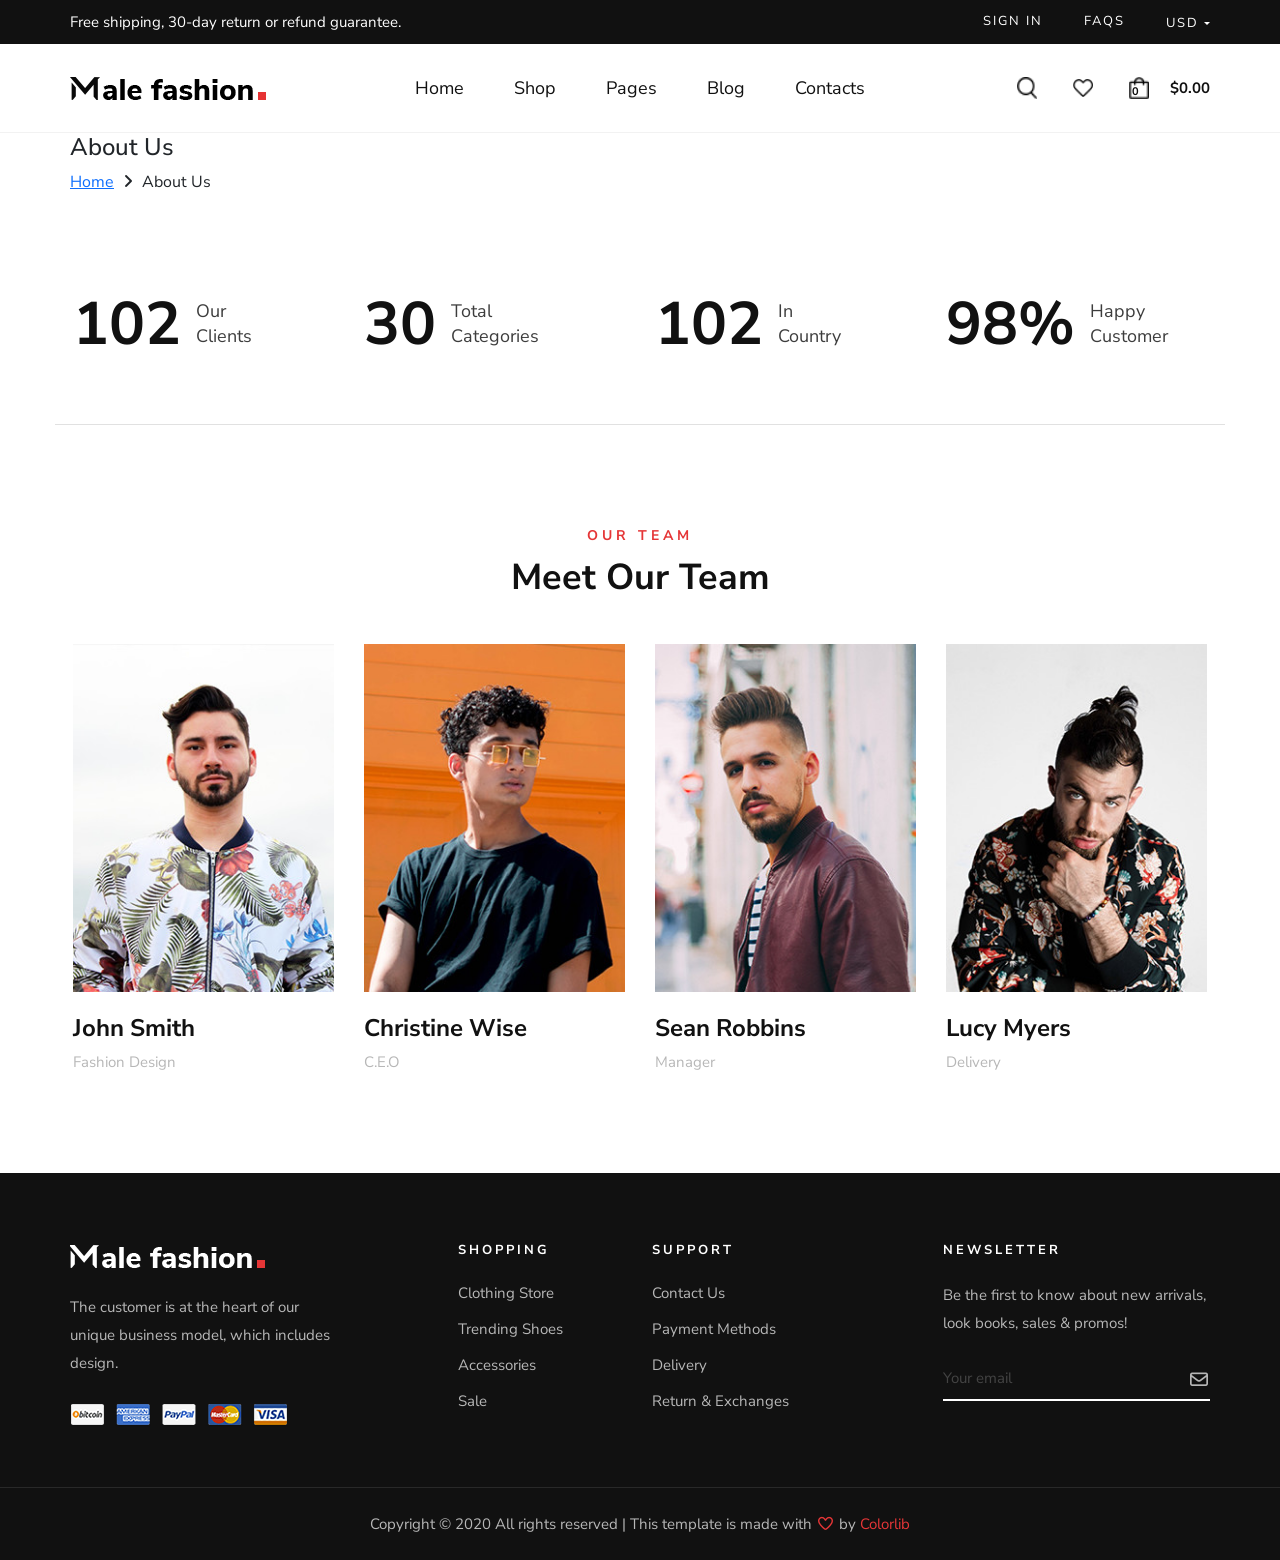
==== commit e58f11ed: "cap nhat lai toan bo html" ====
--- a/about.html
+++ b/about.html
@@ -43,14 +43,23 @@
                     <ul class="navbar-nav mx-auto nav-list">
                         <li class="nav-item"><a class="nav-link" href="index.html">Home</a></li>
                         <li class="nav-item"><a class="nav-link" href="shop.html">Shop</a></li>
-                        <li class="nav-item"><a class="nav-link" href="about.html">About us</a></li>
+                        <li class="nav-item dropdown">
+                            <a class="nav-link dropdown-toggle" href="#" data-bs-toggle="dropdown">Pages</a>
+                            <ul class="dropdown-menu">
+                                <li><a class="dropdown-item" href="about.html">About Us</a></li>
+                                <li><a class="dropdown-item" href="shop-details.html">Shop Details</a></li>
+                                <li><a class="dropdown-item" href="shopping-cart.html">Shopping Cart</a></li>
+                                <li><a class="dropdown-item" href="checkout.html">Check Out</a></li>
+                                <li><a class="dropdown-item" href="blog-details.html">Blog Details</a></li>
+                            </ul>
+                        </li>
                         <li class="nav-item"><a class="nav-link" href="blog.html">Blog</a></li>
                         <li class="nav-item"><a class="nav-link" href="contact.html">Contacts</a></li>
                     </ul>
                     <div class="header-icons d-flex align-items-center gap-3">
                         <a href="#"><img src="assets/img/search.png" alt=""></a>
                         <a href="#"><img src="assets/img/heart.png" alt=""></a>
-                        <a href="shopping-cart.html" class="cart-link d-flex align-items-center gap-1">
+                        <a href="#" class="cart-btn">
                             <img src="assets/img/cart.png" alt="">
                             <span class="cart-count">0</span>
                         </a>
@@ -72,200 +81,76 @@
         </div>
     </section>
 
-    <!-- ============================================================
-        SECTION 1: HERO ẢNH + WHO WE ARE / WHO WE DO / WHY CHOOSE US
-        Nguyễn Khương Tịnh
-    ============================================================ -->
-    <section class="about-hero">
-        <div class="about-hero__img">
-            <img src="uploads/about/about-us.jpg" alt="About Us Hero" class="w-100">
-        </div>
-        <div class="container">
-            <div class="row about-info mt-5">
-                <div class="col-lg-4 col-md-4">
-                    <div class="about-info__item">
-                        <h4>Who We Are ?</h4>
-                        <p>Contextual advertising programs sometimes have strict policies that need to be adhered too. Let's take Google as an example.</p>
-                    </div>
-                </div>
-                <div class="col-lg-4 col-md-4">
-                    <div class="about-info__item">
-                        <h4>Who We Do ?</h4>
-                        <p>In this digital generation where information can be easily obtained within seconds, business cards still have retained their importance.</p>
-                    </div>
-                </div>
-                <div class="col-lg-4 col-md-4">
-                    <div class="about-info__item">
-                        <h4>Why Choose Us</h4>
-                        <p>A two or three storey house is the ideal way to maximise the piece of earth on which our home sits, but for older or infirm people.</p>
+    <section class="about-counter">
+        <div class="container">
+            <div class="row">
+                <div class="col-lg-3 col-md-6 col-sm-12">
+                    <div class="counter-item">
+                        <h2 class="counter-num">102</h2>
+                        <p class="counter-txt">Our<br>Clients</p>
+                    </div>
+                </div>
+                <div class="col-lg-3 col-md-6 col-sm-12">
+                    <div class="counter-item">
+                        <h2 class="counter-num">30</h2>
+                        <p class="counter-txt">Total<br>Categories</p>
+                    </div>
+                </div>
+                <div class="col-lg-3 col-md-6 col-sm-12">
+                    <div class="counter-item">
+                        <h2 class="counter-num">102</h2>
+                        <p class="counter-txt">In<br>Country</p>
+                    </div>
+                </div>
+                <div class="col-lg-3 col-md-6 col-sm-12">
+                    <div class="counter-item">
+                        <h2 class="counter-num">98%</h2>
+                        <p class="counter-txt">Happy<br>Customer</p>
                     </div>
                 </div>
             </div>
         </div>
     </section>
 
-    <!-- ============================================================
-        SECTION 2: QUOTE + ẢNH + THÔNG TIN TÁC GIẢ
-        Nguyễn Khương Tịnh
-    ============================================================ -->
-    <section class="about-quote">
-        <div class="row g-0">
-            <div class="col-lg-6 col-md-6">
-                <div class="about-quote__text">
-                    <i class="fa-solid fa-quote-right quote-icon"></i>
-                    <blockquote class="about-quote__content">
-                        "Going out after work? Take your butane curling iron with you to the office, heat it up, style your hair before you leave the office and you won't have to make a trip back home."
-                    </blockquote>
-                    <div class="about-quote__author d-flex align-items-center mt-4">
-                        <img src="uploads/blog-details/blog-author.jpg" alt="Augusta Schultz"
-                             class="about-quote__avatar rounded-circle me-3"
-                             style="width:56px;height:56px;object-fit:cover;">
-                        <div>
-                            <h6 class="about-quote__author-name mb-0">Augusta Schultz</h6>
-                            <span class="about-quote__author-role">Fashion Design</span>
-                        </div>
-                    </div>
-                </div>
-            </div>
-            <div class="col-lg-6 col-md-6">
-                <div class="about-quote__img">
-                    <img src="uploads/about/testimonial-pic.jpg" alt="Quote Image" class="w-100 h-100" style="object-fit:cover;">
+    <section class="about-team">
+        <div class="container">
+            <div class="team-hd text-center">
+                <span class="team-sub">OUR TEAM</span>
+                <h2 class="team-ttl">Meet Our Team</h2>
+            </div>
+            <div class="row">
+                <div class="col-lg-3 col-md-6 col-sm-12">
+                    <div class="team-mbr">
+                        <img src="uploads/about/team-1.jpg" alt="John Smith" class="w-100">
+                        <h5 class="team-name">John Smith</h5>
+                        <p class="team-role">Fashion Design</p>
+                    </div>
+                </div>
+                <div class="col-lg-3 col-md-6 col-sm-12">
+                    <div class="team-mbr">
+                        <img src="uploads/about/team-2.jpg" alt="Christine Wise" class="w-100">
+                        <h5 class="team-name">Christine Wise</h5>
+                        <p class="team-role">C.E.O</p>
+                    </div>
+                </div>
+                <div class="col-lg-3 col-md-6 col-sm-12">
+                    <div class="team-mbr">
+                        <img src="uploads/about/team-3.jpg" alt="Sean Robbins" class="w-100">
+                        <h5 class="team-name">Sean Robbins</h5>
+                        <p class="team-role">Manager</p>
+                    </div>
+                </div>
+                <div class="col-lg-3 col-md-6 col-sm-12">
+                    <div class="team-mbr">
+                        <img src="uploads/about/team-4.jpg" alt="Lucy Myers" class="w-100">
+                        <h5 class="team-name">Lucy Myers</h5>
+                        <p class="team-role">Delivery</p>
+                    </div>
                 </div>
             </div>
         </div>
     </section>
 
-    <!-- ============================================================
-        SECTION 3: SỐ LIỆU THỐNG KÊ
-        Trần Quốc Tuấn
-    ============================================================ -->
-        <section class="about-counter">
-        <div class="container">
-            <div class="row">
-                <div class="col-lg-3 col-md-6 col-sm-12">
-                    <div class="about-counter__item">
-                        <h2 class="about-counter__number">102</h2>
-                        <p class="about-counter__label">Our<br>Clients</p>
-                    </div>
-                </div>
-                <div class="col-lg-3 col-md-6 col-sm-12">
-                    <div class="about-counter__item">
-                        <h2 class="about-counter__number">30</h2>
-                        <p class="about-counter__label">Total<br>Categories</p>
-                    </div>
-                </div>
-                <div class="col-lg-3 col-md-6 col-sm-12">
-                    <div class="about-counter__item">
-                        <h2 class="about-counter__number">102</h2>
-                        <p class="about-counter__label">In<br>Country</p>
-                    </div>
-                </div>
-                <div class="col-lg-3 col-md-6 col-sm-12">
-                    <div class="about-counter__item">
-                        <h2 class="about-counter__number">98%</h2>
-                        <p class="about-counter__label">Happy<br>Customer</p>
-                    </div>
-                </div>
-            </div>
-        </div>
-    </section>
-
-    <section class="about-team">
-        <div class="container">
-            <div class="about-team__heading text-center">
-                <span class="about-team__label">OUR TEAM</span>
-                <h2 class="about-team__title">Meet Our Team</h2>
-            </div>
-            <div class="row">
-                <div class="col-lg-3 col-md-6 col-sm-12">
-                    <div class="about-team__member">
-                        <img src="uploads/about/team-1.jpg" alt="John Smith" class="w-100">
-                        <h5 class="about-team__name">John Smith</h5>
-                        <p class="about-team__role">Fashion Design</p>
-                    </div>
-                </div>
-                <div class="col-lg-3 col-md-6 col-sm-12">
-                    <div class="about-team__member">
-                        <img src="uploads/about/team-2.jpg" alt="Christine Wise" class="w-100">
-                        <h5 class="about-team__name">Christine Wise</h5>
-                        <p class="about-team__role">C.E.O</p>
-                    </div>
-                </div>
-                <div class="col-lg-3 col-md-6 col-sm-12">
-                    <div class="about-team__member">
-                        <img src="uploads/about/team-3.jpg" alt="Sean Robbins" class="w-100">
-                        <h5 class="about-team__name">Sean Robbins</h5>
-                        <p class="about-team__role">Manager</p>
-                    </div>
-                </div>
-                <div class="col-lg-3 col-md-6 col-sm-12">
-                    <div class="about-team__member">
-                        <img src="uploads/about/team-4.jpg" alt="Lucy Myers" class="w-100">
-                        <h5 class="about-team__name">Lucy Myers</h5>
-                        <p class="about-team__role">Delivery</p>
-                    </div>
-                </div>
-            </div>
-        </div>
-    </section>
-
-
-    <!-- ============================================================
-        SECTION 5: HAPPY CLIENTS / PARTNER LOGOS
-        Võ Văn Huy
-    ============================================================ -->
-     <section class="about-clients">
-        <div class="container">
-            <div class="about-clients__heading text-center">
-                <span class="about-clients__label">PARTNER</span>
-                <h2 class="about-clients__title">Happy Clients</h2>
-            </div>
-            <div class="row">
-                <!-- Hàng 1 -->
-                <div class="col-lg-3 col-md-3 col-6">
-                    <div class="about-clients__item">
-                        <img src="uploads/about/client-1.png" alt="Company 1">
-                    </div>
-                </div>
-                <div class="col-lg-3 col-md-3 col-6">
-                    <div class="about-clients__item">
-                        <img src="uploads/about/client-2.png" alt="Company 2">
-                    </div>
-                </div>
-                <div class="col-lg-3 col-md-3 col-6">
-                    <div class="about-clients__item">
-                        <img src="uploads/about/client-3.png" alt="Company 3">
-                    </div>
-                </div>
-                <div class="col-lg-3 col-md-3 col-6">
-                    <div class="about-clients__item">
-                        <img src="uploads/about/client-4.png" alt="Company 4">
-                    </div>
-                </div>
-                <!-- Hàng 2 -->
-                <div class="col-lg-3 col-md-3 col-6">
-                    <div class="about-clients__item">
-                        <img src="uploads/about/client-5.png" alt="Company 5">
-                    </div>
-                </div>
-                <div class="col-lg-3 col-md-3 col-6">
-                    <div class="about-clients__item">
-                        <img src="uploads/about/client-6.png" alt="Company 6">
-                    </div>
-                </div>
-                <div class="col-lg-3 col-md-3 col-6">
-                    <div class="about-clients__item">
-                        <img src="uploads/about/client-7.png" alt="Company 7">
-                    </div>
-                </div>
-                <div class="col-lg-3 col-md-3 col-6">
-                    <div class="about-clients__item">
-                        <img src="uploads/about/client-8.png" alt="Company 8">
-                    </div>
-                </div>
-            </div>
-        </div>
-    </section>
     <footer class="mf-footer">
         <div class="container">
             <div class="row g-4 mf-footer__grid">
@@ -282,6 +167,7 @@
                         </a>
                     </div>
                 </div>
+
                 <div class="col-lg-2 offset-lg-1 col-md-3 col-sm-6">
                     <div class="mf-footer__col">
                         <h6 class="mf-footer__col-title">Shopping</h6>
@@ -293,6 +179,7 @@
                         </ul>
                     </div>
                 </div>
+
                 <div class="col-lg-3 col-md-6 col-12">
                     <div class="mf-footer__col">
                         <h6 class="mf-footer__col-title">Support</h6>
@@ -304,6 +191,7 @@
                         </ul>
                     </div>
                 </div>
+
                 <div class="col-lg-3 col-md-6 col-12">
                     <div class="mf-footer__col mf-footer__newsletter">
                         <h6 class="mf-footer__col-title">Newsletter</h6>
@@ -320,10 +208,11 @@
                 </div>
             </div>
         </div>
+
         <div class="mf-footer__bottom">
             <div class="container">
                 <p class="mf-footer__copy text-center mb-0">
-                    Copyright &copy; 2020 All rights reserved | This template is made with
+                    Copyright &copy; 2020 All rights reserved | This template is made with 
                     <i class="fa-regular fa-heart" style="color: rgb(229, 54, 55);"></i> by
                     <a href="https://colorlib.com" target="_blank">Colorlib</a>
                 </p>
@@ -336,4 +225,4 @@
     <script src="assets/vendors/bootstrap/js/bootstrap.bundle.min.js"></script>
     <script src="assets/js/main.js"></script>
 </body>
-</html>
+</html>
--- a/assets/css/about.css
+++ b/assets/css/about.css
@@ -1,228 +1,4 @@
-
-.about-hero {
-   padding:100px 0px;
-}
-
-.about-hero__img {
-    overflow: hidden;
-    line-height: 0;
-    max-width: 1170px;
-    margin-left: auto;
-    margin-right: auto;
-    padding-left: 12px;
-    padding-right: 12px;
-}
-
-.about-hero__img img {
-    width: 100%;
-    height: 575px;
-    object-fit: cover;
-    object-position: center top;
-    display: block;
-}
-
-@media (max-width: 1399px) {
-    .about-hero__img {
-        max-width: 1140px;
-    }
-}
-
-@media (max-width: 1199px) {
-    .about-hero__img {
-        max-width: 960px;
-    }
-}
-
-@media (max-width: 991px) {
-    .about-hero__img {
-        max-width: 720px;
-    }
-}
-
-@media (max-width: 767px) {
-    .about-hero__img {
-        max-width: 540px;
-    }
-}
-
-@media (max-width: 575px) {
-    .about-hero__img {
-        max-width: 100%;
-        padding-left: 12px;
-        padding-right: 12px;
-    }
-}
-
-
-
-.about-info__item h4 {
-    font-size: 20px;
-    font-weight: 700;
-    color: #1a1a1a;
-    margin-bottom: 14px;
-    letter-spacing: -0.01em;
-}
-
-.about-info__item p {
-    font-size: 15px;
-    color: #6b6b6b;
-    line-height: 1.75;
-    margin-bottom: 0;
-}
-
-@media (min-width: 768px) {
-    .about-info__item {
-        padding-right: 40px;
-        padding-left: 20px;
-    }
-
-    .about-info .col-lg-4:first-child .about-info__item {
-        padding-left: 0;
-    }
-
-    .about-info .col-lg-4:last-child .about-info__item {
-        border-right: none;
-    }
-}
-
-.about-quote {
-    margin-bottom: 80px;
-}
-
-.about-quote__text {
-    background-color: #f0ede8;
-    padding: 80px;
-    display: flex;
-    flex-direction: column;
-    justify-content: center;
-    align-items: center;
-    text-align: center;
-    min-height: 480px;
-}
-.quote-icon{
-    font-size: 50px;
-    margin-bottom:15px;
-    color: rgb(229,54,55);
-}
-
-.about-quote__content {
-    font-size: 20px;
-    font-style: italic;
-    line-height: 29.6px;
-    color: #111111;
-    border: none;
-    padding: 0;
-    margin: 0 0 36px 0;
-    quotes: none;
-    max-width: 520px;
-}
-
-.about-quote__author {
-    display: flex;
-    align-items: center;
-    justify-content: center;
-    gap: 16px;
-}
-
-.about-quote__avatar {
-    width: 56px !important;
-    height: 56px !important;
-    object-fit: cover;
-    border-radius: 50%;
-    flex-shrink: 0;
-    border: 2px solid #ddd;
-}
-
-.about-quote__author-name {
-    font-size: 20px;
-    font-weight: 700;
-    color: #111111;
-    margin-bottom: 2px;
-    text-align: left;
-}
-
-.about-quote__author-role {
-    font-size: 20px;
-    color: #9a9a9a;
-    font-style: italic;
-    text-transform: none;
-    letter-spacing: 0;
-    text-align: left;
-    display: block;
-}
-
-.about-quote__img {
-    overflow: hidden;
-    min-height: 480px;
-}
-
-.about-quote__img img {
-    width: 100%;
-    height: 100%;
-    min-height: 480px;
-    object-fit: cover;
-    object-position: center;
-    display: block;
-}
-
-@media (max-width: 991px) {
-    .about-hero__img img {
-        height: 360px;
-    }
-
-    .about-info__item {
-        padding-right: 16px !important;
-        padding-left: 0 !important;
-        margin-bottom: 32px;
-    }
-
-    .about-quote__text {
-        padding: 56px 40px;
-        min-height: auto;
-    }
-
-    .about-quote__img,
-    .about-quote__img img {
-        min-height: 320px;
-    }
-}
-
-@media (max-width: 767px) {
-    .about-hero {
-        margin-bottom: 40px;
-    }
-
-    .about-hero__img img {
-        height: 240px;
-    }
-
-    .about-info {
-        padding-top: 32px;
-        padding-bottom: 16px;
-    }
-
-    .about-quote {
-        margin-bottom: 48px;
-    }
-
-    .about-quote__text {
-        padding: 48px 24px;
-        min-height: auto;
-    }
-
-    .about-quote__icon {
-        font-size: 48px;
-    }
-
-    .about-quote__content {
-        font-size: 15px;
-    }
-
-    .about-quote__img,
-    .about-quote__img img {
-        min-height: 260px;
-    }
-}
+/* --- ABOUT COUNTER --- */
 .about-counter {
     padding-top: 100px;
 }
@@ -239,14 +15,16 @@
     padding-right: 15px !important;
 }
 
-.about-counter__item {
+/* Đổi từ .about-counter__item */
+.counter-item {
     display: flex;
     align-items: center;
     justify-content: flex-start;  
     column-gap: 15px;
 }
 
-.about-counter__number {
+/* Đổi từ .about-counter__number */
+.counter-num {
     font-size: 60px;
     color: #111111;
     font-weight: 700;
@@ -254,9 +32,11 @@
     margin: 0;
 }
 
-.about-counter__label {
+/* Đổi từ .about-counter__label */
+.counter-txt {
     display: inline-block;        
     height: 50px;                 
+    font-family: "Nunito Sans", sans-serif;
     font-size: 18px;
     color: #3d3d3d;
     line-height: 25px;            
@@ -280,12 +60,14 @@
     padding-right: 15px !important;
 }
 
-.about-team__heading {
+/* Đổi từ .about-team__heading */
+.team-hd {
     margin-bottom: 45px;
     text-align: center;
 }
 
-.about-team__label {
+/* Đổi từ .about-team__label */
+.team-sub {
     color: #e53637;
     font-size: 14px;
     font-weight: 700;
@@ -295,167 +77,143 @@
     margin-bottom: 10px;
 }
 
-.about-team__title {
+/* Đổi từ .about-team__title */
+.team-ttl {
     color: #111111;
     font-size: 36px;
     font-weight: 700;
     margin: 0;
 }
 
-.about-team__member {
+/* Đổi từ .about-team__member */
+.team-mbr {
     margin-bottom: 30px;
     text-align: left; 
 }
 
-.about-team__member img {
+.team-mbr img {
     width: 100%;
     display: block;
     margin-bottom: 22px;
 }
 
-.about-team__name {
+/* Đổi từ .about-team__name */
+.team-name {
     color: #111111;
     font-size: 24px;
     font-weight: 700;
     margin-bottom: 8px;
 }
 
-.about-team__role {
+/* Đổi từ .about-team__role */
+.team-role {
     color: #b7b7b7;
     font-size: 15px;
     font-weight: 400;
     margin: 0;
 }
 
+/* --- RESPONSIVE MEDIA QUERIES --- */
 @media (max-width: 991px) {
-    .about-counter {
-        padding-top: 70px;
-    }
-    .about-counter .container {
+    .checkout-wrap {
+        padding-top: 60px;
+        padding-bottom: 60px;
+    }
+    
+    .coupon-box {
+        margin-bottom: 35px !important;
+        height: auto;
+        padding: 15px 20px;
+        flex-wrap: wrap;
+        line-height: 20px;
+    }
+
+    .bill-title {
+        margin-bottom: 25px;
+        padding-bottom: 20px;
+    }
+
+    .order-box {
+        margin-top: 40px !important;
+        padding: 30px 25px;
+    }
+}
+
+@media (max-width: 767px) {
+    .checkout-wrap {
+        padding-top: 40px;
         padding-bottom: 40px;
     }
-    .about-counter .row > [class*="col-"] {
-        margin-bottom: 30px; 
-    }
-    .about-team {
-        padding-top: 70px;
-        padding-bottom: 40px;
-    }
-    .about-team__heading {
-        margin-bottom: 35px;
-    }
-}
-
-@media (max-width: 767px) {
-    .about-counter {
-        padding-top: 50px;
-    }
-    .about-counter .container {
-        padding-bottom: 20px;
-    }
-    .about-counter__item {
-        justify-content: center !important; 
-    }
-    .about-counter .col-lg-3 .about-counter__label {
+
+    .page-nav {
+        padding: 30px 0 !important;
+    }
+
+    .nav-box .nav-title {
+        font-size: 20px;
+    }
+
+    .nav-links {
+        justify-content: flex-start !important;
+    }
+
+    .coupon-box {
+        font-size: 13px;
+        padding: 12px 15px;
+    }
+
+    .bill-group {
+        margin-bottom: 18px;
+    }
+
+    .bill-group .bill-control {
+        height: 46px;
+        font-size: 13px;
+    }
+
+    .order-box .order-title {
+        font-size: 20px;
+        padding-bottom: 18px;
+        margin-bottom: 20px;
+    }
+
+    .order-row, 
+    .order-list li, 
+    .order-total li {
+        font-size: 14px;
+    }
+
+    .order-total li {
+        line-height: 32px;
+    }
+
+    .order-box .order-btn {
+        padding: 14px 0px;
+        font-size: 13px;
+    }
+
+    .counter-item {
+        justify-content: flex-start !important;
+        text-align: left !important;
+        margin-bottom: 25px;
+    }
+
+    .about-counter .col-lg-3 .counter-txt {
         width: auto !important;
         height: auto !important;
     }
-    .about-team {
-        padding-top: 50px;
-        padding-bottom: 30px;
-    }
-    .about-team__heading {
+
+    .team-hd {
         margin-bottom: 30px;
-    }
-    .about-team__title {
+        text-align: left !important;
+    }
+
+    .team-ttl {
         font-size: 28px; 
     }
-    .about-team__member {
-        text-align: center;
+
+    .team-mbr {
+        text-align: left !important;
         margin-bottom: 40px;
     }
-}
-
-.about-clients {
-    padding-bottom:20px;
-}
-
-.about-clients__heading {
-    margin-bottom: 45px;
-}
-
-.about-clients__label {
-    display: block;
-    font-size: 14px;
-    font-weight: 700;
-    color: #E53637;
-    margin-bottom: 15px;
-}
-
-.about-clients__title {
-    font-size: 36px;
-    font-weight: 700;
-    color: #111111;
-    line-height: 46px;
-    margin-bottom: 0;
-}
-
-.about-clients__item {
-    display: flex;
-    align-items: center;
-    justify-content: center;
-    margin-bottom: 75px;
-}
-
-
-.about-clients__item img {
-    max-width: 100%;
-    object-fit: contain;
-}
-
-
-@media (max-width: 991px) {
-    .about-quote__text {
-        padding: 50px 40px;
-    }
-    .about-quote__img {
-        min-height: 280px;
-    }
-    .about-info__item {
-        margin-bottom: 30px;
-        padding: 0;
-    }
-    .about-counter__number {
-        font-size: 40px;
-    }
-    .about-counter__item::after {
-        display: none;
-    }
-}
-
-@media (max-width: 767px) {
-    .about-hero__img img {
-        height: 280px;
-    }
-    .about-quote__text {
-        padding: 40px 28px;
-    }
-    .about-quote__icon {
-        left: 28px;
-        top: 28px;
-        font-size: 56px;
-    }
-    .about-counter {
-        padding: 40px 0;
-    }
-    .about-counter__number {
-        font-size: 34px;
-    }
-    .about-team__title,
-    .about-clients__title {
-        font-size: 22px;
-    }
-    .about-clients__item {
-        height: 72px;
-    }
 }
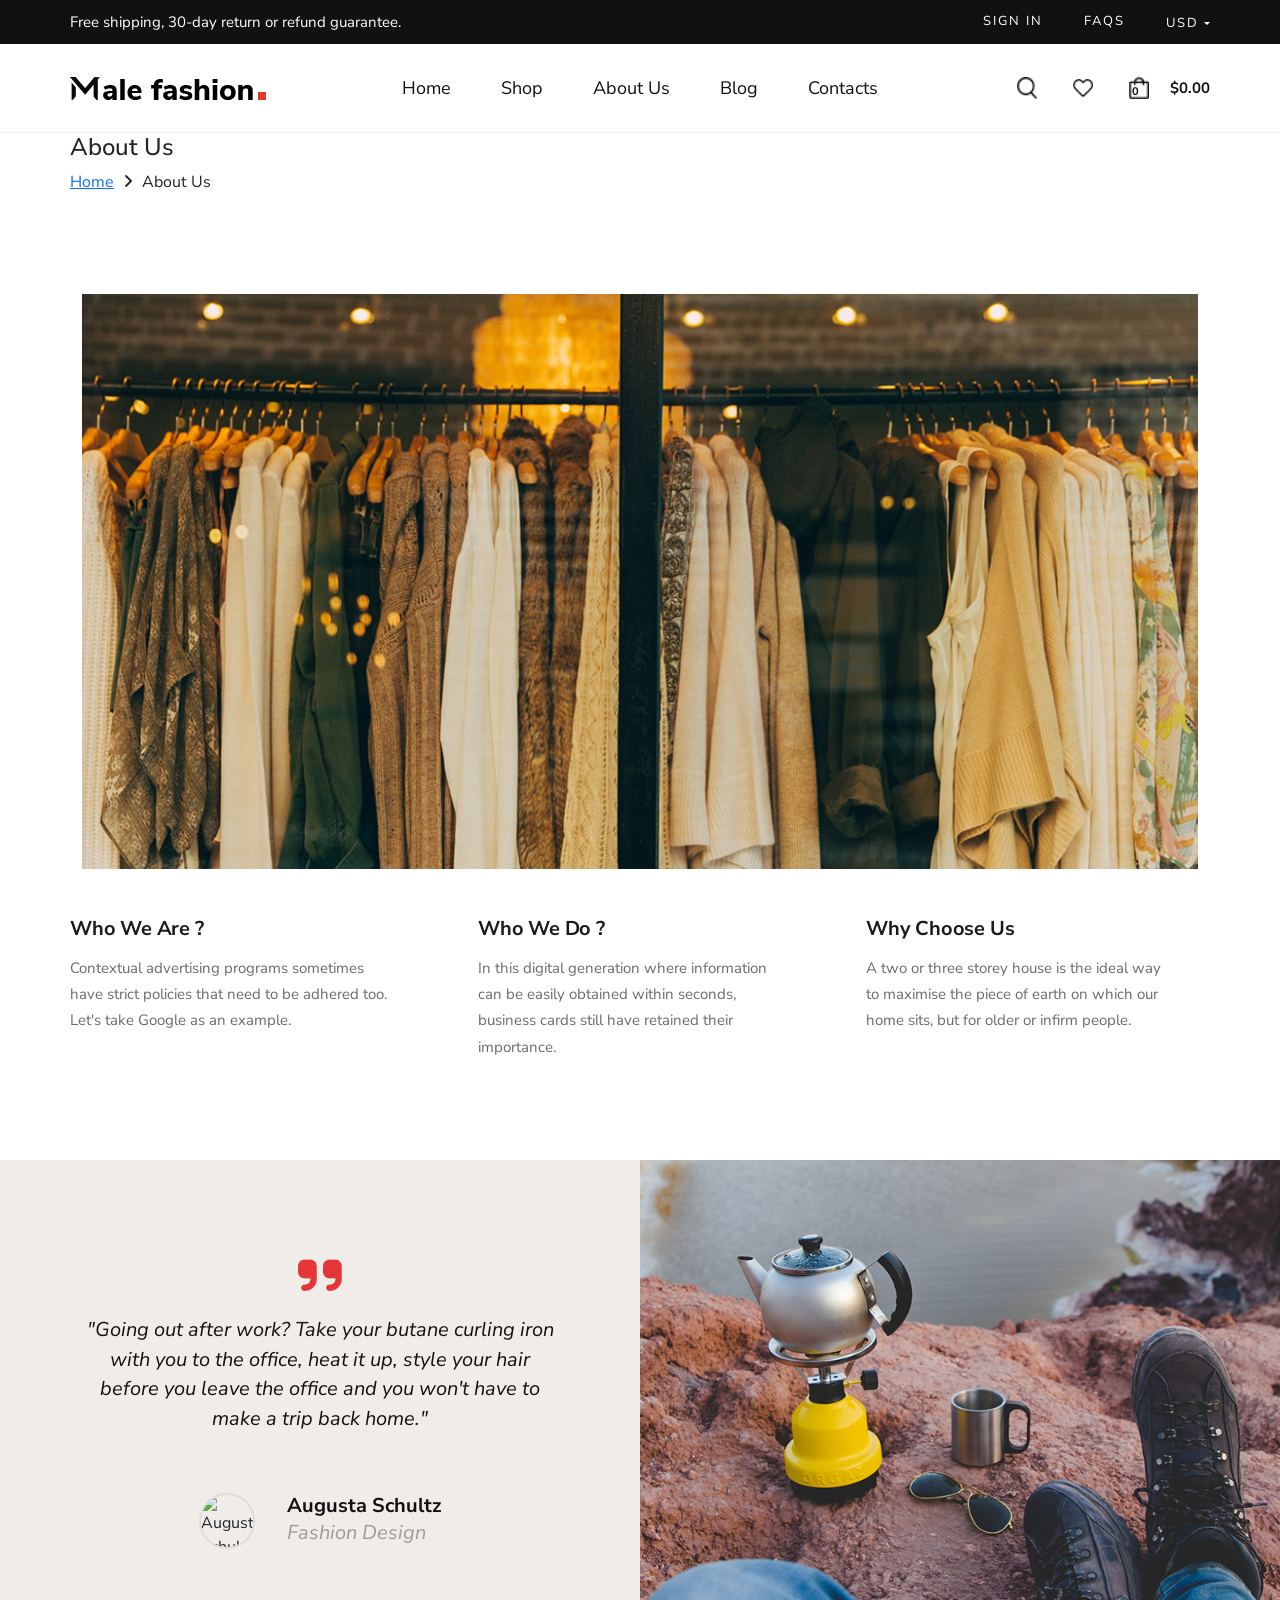
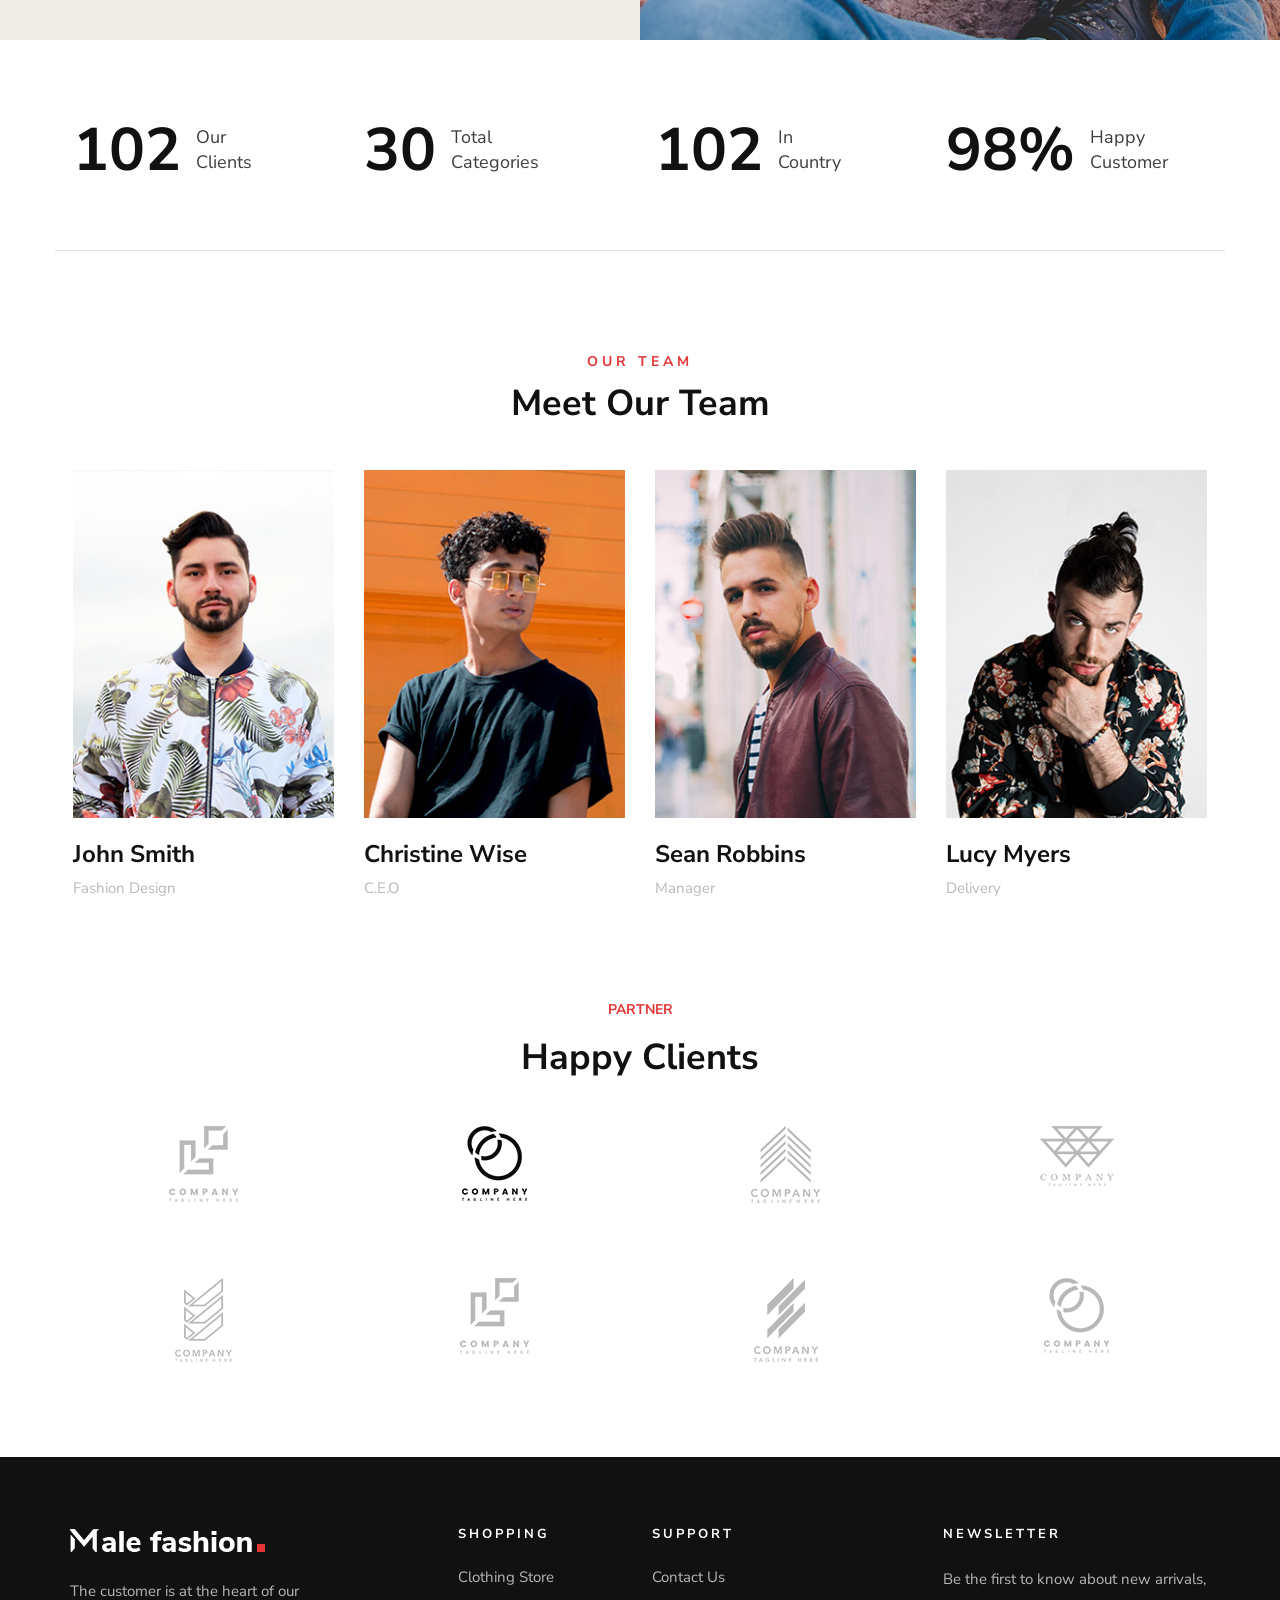
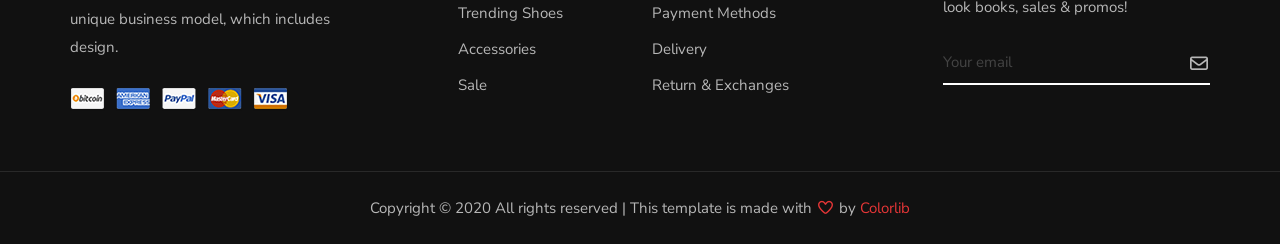
==== commit 5e1f8a3d: "cập nhật code của quốc tuấn" ====
--- a/about.html
+++ b/about.html
@@ -43,23 +43,14 @@
                     <ul class="navbar-nav mx-auto nav-list">
                         <li class="nav-item"><a class="nav-link" href="index.html">Home</a></li>
                         <li class="nav-item"><a class="nav-link" href="shop.html">Shop</a></li>
-                        <li class="nav-item dropdown">
-                            <a class="nav-link dropdown-toggle" href="#" data-bs-toggle="dropdown">Pages</a>
-                            <ul class="dropdown-menu">
-                                <li><a class="dropdown-item" href="about.html">About Us</a></li>
-                                <li><a class="dropdown-item" href="shop-details.html">Shop Details</a></li>
-                                <li><a class="dropdown-item" href="shopping-cart.html">Shopping Cart</a></li>
-                                <li><a class="dropdown-item" href="checkout.html">Check Out</a></li>
-                                <li><a class="dropdown-item" href="blog-details.html">Blog Details</a></li>
-                            </ul>
-                        </li>
+                        <li class="nav-item"><a class="nav-link" href="about.html">About us</a></li>
                         <li class="nav-item"><a class="nav-link" href="blog.html">Blog</a></li>
                         <li class="nav-item"><a class="nav-link" href="contact.html">Contacts</a></li>
                     </ul>
                     <div class="header-icons d-flex align-items-center gap-3">
                         <a href="#"><img src="assets/img/search.png" alt=""></a>
                         <a href="#"><img src="assets/img/heart.png" alt=""></a>
-                        <a href="#" class="cart-btn">
+                        <a href="shopping-cart.html" class="cart-link d-flex align-items-center gap-1">
                             <img src="assets/img/cart.png" alt="">
                             <span class="cart-count">0</span>
                         </a>
@@ -81,6 +72,74 @@
         </div>
     </section>
 
+    <!-- ============================================================
+        SECTION 1: HERO ẢNH + WHO WE ARE / WHO WE DO / WHY CHOOSE US
+        Nguyễn Khương Tịnh
+    ============================================================ -->
+    <section class="about-hero">
+        <div class="about-hero__img">
+            <img src="uploads/about/about-us.jpg" alt="About Us Hero" class="w-100">
+        </div>
+        <div class="container">
+            <div class="row about-info mt-5">
+                <div class="col-lg-4 col-md-4">
+                    <div class="about-info__item">
+                        <h4>Who We Are ?</h4>
+                        <p>Contextual advertising programs sometimes have strict policies that need to be adhered too. Let's take Google as an example.</p>
+                    </div>
+                </div>
+                <div class="col-lg-4 col-md-4">
+                    <div class="about-info__item">
+                        <h4>Who We Do ?</h4>
+                        <p>In this digital generation where information can be easily obtained within seconds, business cards still have retained their importance.</p>
+                    </div>
+                </div>
+                <div class="col-lg-4 col-md-4">
+                    <div class="about-info__item">
+                        <h4>Why Choose Us</h4>
+                        <p>A two or three storey house is the ideal way to maximise the piece of earth on which our home sits, but for older or infirm people.</p>
+                    </div>
+                </div>
+            </div>
+        </div>
+    </section>
+
+    <!-- ============================================================
+        SECTION 2: QUOTE + ẢNH + THÔNG TIN TÁC GIẢ
+        Nguyễn Khương Tịnh
+    ============================================================ -->
+    <section class="about-quote">
+        <div class="row g-0">
+            <div class="col-lg-6 col-md-6">
+                <div class="about-quote__text">
+                    <i class="fa-solid fa-quote-right quote-icon"></i>
+                    <blockquote class="about-quote__content">
+                        "Going out after work? Take your butane curling iron with you to the office, heat it up, style your hair before you leave the office and you won't have to make a trip back home."
+                    </blockquote>
+                    <div class="about-quote__author d-flex align-items-center mt-4">
+                        <img src="uploads/blog-details/blog-author.jpg" alt="Augusta Schultz"
+                             class="about-quote__avatar rounded-circle me-3"
+                             style="width:56px;height:56px;object-fit:cover;">
+                        <div>
+                            <h6 class="about-quote__author-name mb-0">Augusta Schultz</h6>
+                            <span class="about-quote__author-role">Fashion Design</span>
+                        </div>
+                    </div>
+                </div>
+            </div>
+            <div class="col-lg-6 col-md-6">
+                <div class="about-quote__img">
+                    <img src="uploads/about/testimonial-pic.jpg" alt="Quote Image" class="w-100 h-100" style="object-fit:cover;">
+                </div>
+            </div>
+        </div>
+    </section>
+
+    <!-- ============================================================
+        SECTION 3: SỐ LIỆU THỐNG KÊ
+        Trần Quốc Tuấn
+    ============================================================ -->
+
     <section class="about-counter">
         <div class="container">
             <div class="row">
@@ -151,6 +210,63 @@
         </div>
     </section>
 
+
+    <!-- ============================================================
+        SECTION 5: HAPPY CLIENTS / PARTNER LOGOS
+        Võ Văn Huy
+    ============================================================ -->
+     <section class="about-clients">
+        <div class="container">
+            <div class="about-clients__heading text-center">
+                <span class="about-clients__label">PARTNER</span>
+                <h2 class="about-clients__title">Happy Clients</h2>
+            </div>
+            <div class="row">
+                <!-- Hàng 1 -->
+                <div class="col-lg-3 col-md-3 col-6">
+                    <div class="about-clients__item">
+                        <img src="uploads/about/client-1.png" alt="Company 1">
+                    </div>
+                </div>
+                <div class="col-lg-3 col-md-3 col-6">
+                    <div class="about-clients__item">
+                        <img src="uploads/about/client-2.png" alt="Company 2">
+                    </div>
+                </div>
+                <div class="col-lg-3 col-md-3 col-6">
+                    <div class="about-clients__item">
+                        <img src="uploads/about/client-3.png" alt="Company 3">
+                    </div>
+                </div>
+                <div class="col-lg-3 col-md-3 col-6">
+                    <div class="about-clients__item">
+                        <img src="uploads/about/client-4.png" alt="Company 4">
+                    </div>
+                </div>
+                <!-- Hàng 2 -->
+                <div class="col-lg-3 col-md-3 col-6">
+                    <div class="about-clients__item">
+                        <img src="uploads/about/client-5.png" alt="Company 5">
+                    </div>
+                </div>
+                <div class="col-lg-3 col-md-3 col-6">
+                    <div class="about-clients__item">
+                        <img src="uploads/about/client-6.png" alt="Company 6">
+                    </div>
+                </div>
+                <div class="col-lg-3 col-md-3 col-6">
+                    <div class="about-clients__item">
+                        <img src="uploads/about/client-7.png" alt="Company 7">
+                    </div>
+                </div>
+                <div class="col-lg-3 col-md-3 col-6">
+                    <div class="about-clients__item">
+                        <img src="uploads/about/client-8.png" alt="Company 8">
+                    </div>
+                </div>
+            </div>
+        </div>
+    </section>
     <footer class="mf-footer">
         <div class="container">
             <div class="row g-4 mf-footer__grid">
@@ -167,7 +283,6 @@
                         </a>
                     </div>
                 </div>
-
                 <div class="col-lg-2 offset-lg-1 col-md-3 col-sm-6">
                     <div class="mf-footer__col">
                         <h6 class="mf-footer__col-title">Shopping</h6>
@@ -179,7 +294,6 @@
                         </ul>
                     </div>
                 </div>
-
                 <div class="col-lg-3 col-md-6 col-12">
                     <div class="mf-footer__col">
                         <h6 class="mf-footer__col-title">Support</h6>
@@ -191,7 +305,6 @@
                         </ul>
                     </div>
                 </div>
-
                 <div class="col-lg-3 col-md-6 col-12">
                     <div class="mf-footer__col mf-footer__newsletter">
                         <h6 class="mf-footer__col-title">Newsletter</h6>
@@ -208,11 +321,10 @@
                 </div>
             </div>
         </div>
-
         <div class="mf-footer__bottom">
             <div class="container">
                 <p class="mf-footer__copy text-center mb-0">
-                    Copyright &copy; 2020 All rights reserved | This template is made with 
+                    Copyright &copy; 2020 All rights reserved | This template is made with
                     <i class="fa-regular fa-heart" style="color: rgb(229, 54, 55);"></i> by
                     <a href="https://colorlib.com" target="_blank">Colorlib</a>
                 </p>
@@ -225,4 +337,4 @@
     <script src="assets/vendors/bootstrap/js/bootstrap.bundle.min.js"></script>
     <script src="assets/js/main.js"></script>
 </body>
-</html>+</html>
--- a/assets/css/about.css
+++ b/assets/css/about.css
@@ -1,6 +1,225 @@
-/* --- ABOUT COUNTER --- */
-.about-counter {
-    padding-top: 100px;
+.about-hero {
+   padding:100px 0px;
+}
+
+.about-hero__img {
+    overflow: hidden;
+    line-height: 0;
+    max-width: 1170px;
+    margin-left: auto;
+    margin-right: auto;
+    padding-left: 12px;
+    padding-right: 12px;
+}
+
+.about-hero__img img {
+    width: 100%;
+    height: 575px;
+    object-fit: cover;
+    object-position: center top;
+    display: block;
+}
+
+@media (max-width: 1399px) {
+    .about-hero__img {
+        max-width: 1140px;
+    }
+}
+
+@media (max-width: 1199px) {
+    .about-hero__img {
+        max-width: 960px;
+    }
+}
+
+@media (max-width: 991px) {
+    .about-hero__img {
+        max-width: 720px;
+    }
+}
+
+@media (max-width: 767px) {
+    .about-hero__img {
+        max-width: 540px;
+    }
+}
+
+@media (max-width: 575px) {
+    .about-hero__img {
+        max-width: 100%;
+        padding-left: 12px;
+        padding-right: 12px;
+    }
+}
+
+.about-info__item h4 {
+    font-size: 20px;
+    font-weight: 700;
+    color: #1a1a1a;
+    margin-bottom: 14px;
+    letter-spacing: -0.01em;
+}
+
+.about-info__item p {
+    font-size: 15px;
+    color: #6b6b6b;
+    line-height: 1.75;
+    margin-bottom: 0;
+}
+
+@media (min-width: 768px) {
+    .about-info__item {
+        padding-right: 40px;
+        padding-left: 20px;
+    }
+
+    .about-info .col-lg-4:first-child .about-info__item {
+        padding-left: 0;
+    }
+
+    .about-info .col-lg-4:last-child .about-info__item {
+        border-right: none;
+    }
+}
+
+.about-quote {
+    margin-bottom: 80px;
+}
+
+.about-quote__text {
+    background-color: #f0ede8;
+    padding: 80px;
+    display: flex;
+    flex-direction: column;
+    justify-content: center;
+    align-items: center;
+    text-align: center;
+    min-height: 480px;
+}
+
+.quote-icon{
+    font-size: 50px;
+    margin-bottom:15px;
+    color: rgb(229,54,55);
+}
+
+.about-quote__content {
+    font-size: 20px;
+    font-style: italic;
+    line-height: 29.6px;
+    color: #111111;
+    border: none;
+    padding: 0;
+    margin: 0 0 36px 0;
+    quotes: none;
+    max-width: 520px;
+}
+
+.about-quote__author {
+    display: flex;
+    align-items: center;
+    justify-content: center;
+    gap: 16px;
+}
+
+.about-quote__avatar {
+    width: 56px !important;
+    height: 56px !important;
+    object-fit: cover;
+    border-radius: 50%;
+    flex-shrink: 0;
+    border: 2px solid #ddd;
+}
+
+.about-quote__author-name {
+    font-size: 20px;
+    font-weight: 700;
+    color: #111111;
+    margin-bottom: 2px;
+    text-align: left;
+}
+
+.about-quote__author-role {
+    font-size: 20px;
+    color: #9a9a9a;
+    font-style: italic;
+    text-transform: none;
+    letter-spacing: 0;
+    text-align: left;
+    display: block;
+}
+
+.about-quote__img {
+    overflow: hidden;
+    min-height: 480px;
+}
+
+.about-quote__img img {
+    width: 100%;
+    height: 100%;
+    min-height: 480px;
+    object-fit: cover;
+    object-position: center;
+    display: block;
+}
+
+@media (max-width: 991px) {
+    .about-hero__img img {
+        height: 360px;
+    }
+
+    .about-info__item {
+        padding-right: 16px !important;
+        padding-left: 0 !important;
+        margin-bottom: 32px;
+    }
+
+    .about-quote__text {
+        padding: 56px 40px;
+        min-height: auto;
+    }
+
+    .about-quote__img,
+    .about-quote__img img {
+        min-height: 320px;
+    }
+}
+
+@media (max-width: 767px) {
+    .about-hero {
+        margin-bottom: 40px;
+    }
+
+    .about-hero__img img {
+        height: 240px;
+    }
+
+    .about-info {
+        padding-top: 32px;
+        padding-bottom: 16px;
+    }
+
+    .about-quote {
+        margin-bottom: 48px;
+    }
+
+    .about-quote__text {
+        padding: 48px 24px;
+        min-height: auto;
+    }
+
+    .about-quote__icon {
+        font-size: 48px;
+    }
+
+    .about-quote__content {
+        font-size: 15px;
+    }
+
+    .about-quote__img,
+    .about-quote__img img {
+        min-height: 260px;
+    }
 }
 
 .about-counter .container {
@@ -15,7 +234,42 @@
     padding-right: 15px !important;
 }
 
-/* Đổi từ .about-counter__item */
+.about-counter__item {
+    display: flex;
+    align-items: center;
+    justify-content: flex-start;  
+    column-gap: 15px;
+}
+
+.about-counter__number {
+    font-size: 60px;
+    color: #111111;
+    font-weight: 700;
+    line-height: 1;
+    margin: 0;
+}
+
+.about-counter__label {
+    display: inline-block;        
+    height: 50px;                 
+    font-size: 18px;
+    color: #3d3d3d;
+    line-height: 25px;            
+    margin-bottom: 0;
+    width: max-content;
+}
+
+.about-counter .container {
+    border-bottom: 1px solid #e1e1e1;
+    max-width: 1170px;
+    width: 100%;
+}
+
+.about-counter .row > [class*="col-"] {
+    padding-left: 15px !important;
+    padding-right: 15px !important;
+}
+
 .counter-item {
     display: flex;
     align-items: center;
@@ -23,7 +277,6 @@
     column-gap: 15px;
 }
 
-/* Đổi từ .about-counter__number */
 .counter-num {
     font-size: 60px;
     color: #111111;
@@ -32,7 +285,6 @@
     margin: 0;
 }
 
-/* Đổi từ .about-counter__label */
 .counter-txt {
     display: inline-block;        
     height: 50px;                 
@@ -44,7 +296,6 @@
     width: max-content;
 }
 
-/* --- ABOUT TEAM --- */
 .about-team {
     padding-top: 100px;
     padding-bottom: 70px;
@@ -60,13 +311,11 @@
     padding-right: 15px !important;
 }
 
-/* Đổi từ .about-team__heading */
 .team-hd {
     margin-bottom: 45px;
     text-align: center;
 }
 
-/* Đổi từ .about-team__label */
 .team-sub {
     color: #e53637;
     font-size: 14px;
@@ -77,7 +326,6 @@
     margin-bottom: 10px;
 }
 
-/* Đổi từ .about-team__title */
 .team-ttl {
     color: #111111;
     font-size: 36px;
@@ -85,7 +333,6 @@
     margin: 0;
 }
 
-/* Đổi từ .about-team__member */
 .team-mbr {
     margin-bottom: 30px;
     text-align: left; 
@@ -97,7 +344,6 @@
     margin-bottom: 22px;
 }
 
-/* Đổi từ .about-team__name */
 .team-name {
     color: #111111;
     font-size: 24px;
@@ -105,7 +351,6 @@
     margin-bottom: 8px;
 }
 
-/* Đổi từ .about-team__role */
 .team-role {
     color: #b7b7b7;
     font-size: 15px;
@@ -113,7 +358,6 @@
     margin: 0;
 }
 
-/* --- RESPONSIVE MEDIA QUERIES --- */
 @media (max-width: 991px) {
     .checkout-wrap {
         padding-top: 60px;
@@ -216,4 +460,86 @@
         text-align: left !important;
         margin-bottom: 40px;
     }
+}
+
+.about-clients {
+    padding-bottom:20px;
+}
+
+.about-clients__heading {
+    margin-bottom: 45px;
+}
+
+.about-clients__label {
+    display: block;
+    font-size: 14px;
+    font-weight: 700;
+    color: #E53637;
+    margin-bottom: 15px;
+}
+
+.about-clients__title {
+    font-size: 36px;
+    font-weight: 700;
+    color: #111111;
+    line-height: 46px;
+    margin-bottom: 0;
+}
+
+.about-clients__item {
+    display: flex;
+    align-items: center;
+    justify-content: center;
+    margin-bottom: 75px;
+}
+
+.about-clients__item img {
+    max-width: 100%;
+    object-fit: contain;
+}
+
+@media (max-width: 991px) {
+    .about-quote__text {
+        padding: 50px 40px;
+    }
+    .about-quote__img {
+        min-height: 280px;
+    }
+    .about-info__item {
+        margin-bottom: 30px;
+        padding: 0;
+    }
+    .about-counter__number {
+        font-size: 40px;
+    }
+    .about-counter__item::after {
+        display: none;
+    }
+}
+
+@media (max-width: 767px) {
+    .about-hero__img img {
+        height: 280px;
+    }
+    .about-quote__text {
+        padding: 40px 28px;
+    }
+    .about-quote__icon {
+        left: 28px;
+        top: 28px;
+        font-size: 56px;
+    }
+    .about-counter {
+        padding: 40px 0;
+    }
+    .about-counter__number {
+        font-size: 34px;
+    }
+    .about-team__title,
+    .about-clients__title {
+        font-size: 22px;
+    }
+    .about-clients__item {
+        height: 72px;
+    }
 }
